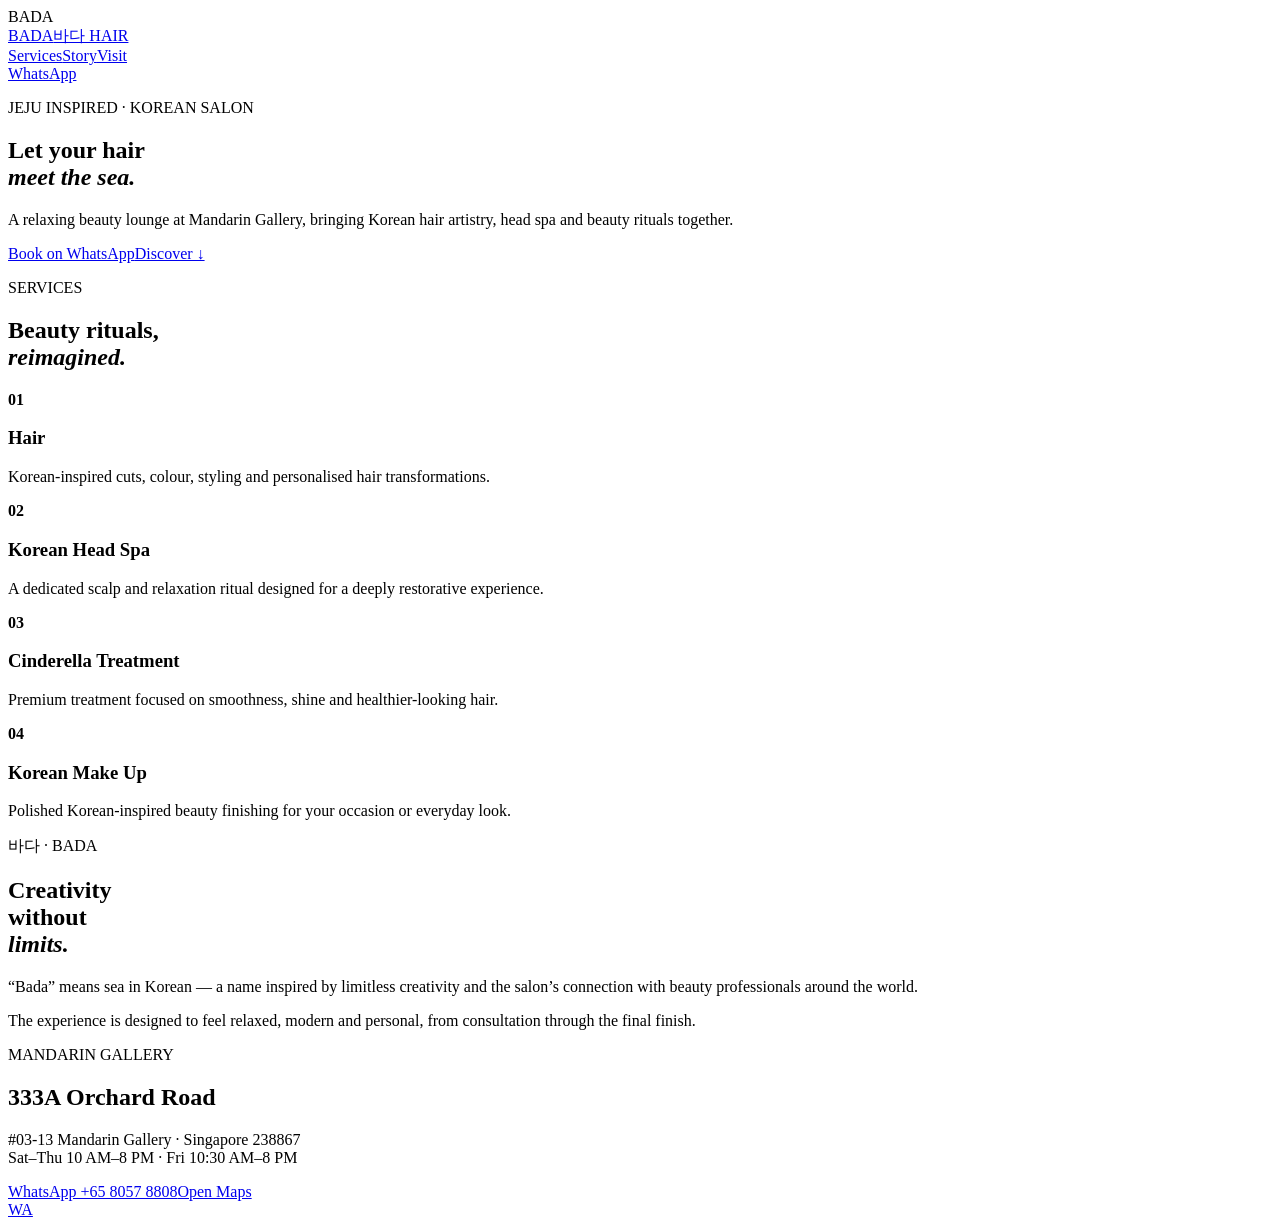
==== index.html @ 913002f4 "Build Salon 2 website — Bada Hair" ====
<!doctype html><html lang="en"><head><meta charset="utf-8"><meta name="viewport" content="width=device-width,initial-scale=1"><title>Bada Hair — Jeju Inspired Korean Salon</title><link rel="stylesheet" href="style.css"></head><body><div id="loader"><span>BADA</span></div><header><a class="logo" href="#home">BADA<span>바다 HAIR</span></a><nav><a href="#services">Services</a><a href="#story">Story</a><a href="#visit">Visit</a></nav><a class="navcta" href="https://wa.me/6580578808">WhatsApp</a></header><main><section id="home" class="hero"><div class="orb"></div><p class="eyebrow">JEJU INSPIRED · KOREAN SALON</p><h1>Let your hair<br><i>meet the sea.</i></h1><p class="lead">A relaxing beauty lounge at Mandarin Gallery, bringing Korean hair artistry, head spa and beauty rituals together.</p><div class="actions"><a class="btn" href="https://wa.me/6580578808?text=Hi%20Bada%20Hair%2C%20I%27d%20like%20to%20book%20an%20appointment.">Book on WhatsApp</a><a class="ghost" href="#services">Discover ↓</a></div></section><section id="services" class="section"><p class="eyebrow">SERVICES</p><h2>Beauty rituals,<br><i>reimagined.</i></h2><div class="cards"><article><b>01</b><h3>Hair</h3><p>Korean-inspired cuts, colour, styling and personalised hair transformations.</p></article><article><b>02</b><h3>Korean Head Spa</h3><p>A dedicated scalp and relaxation ritual designed for a deeply restorative experience.</p></article><article><b>03</b><h3>Cinderella Treatment</h3><p>Premium treatment focused on smoothness, shine and healthier-looking hair.</p></article><article><b>04</b><h3>Korean Make Up</h3><p>Polished Korean-inspired beauty finishing for your occasion or everyday look.</p></article></div></section><section id="story" class="split"><div><p class="eyebrow">바다 · BADA</p><h2>Creativity<br>without<br><i>limits.</i></h2></div><div class="copy"><p>“Bada” means sea in Korean — a name inspired by limitless creativity and the salon’s connection with beauty professionals around the world.</p><p>The experience is designed to feel relaxed, modern and personal, from consultation through the final finish.</p></div></section><section id="visit" class="visit"><p class="eyebrow">MANDARIN GALLERY</p><h2>333A Orchard Road</h2><p>#03-13 Mandarin Gallery · Singapore 238867<br>Sat–Thu 10 AM–8 PM · Fri 10:30 AM–8 PM</p><div class="actions"><a class="btn" href="https://wa.me/6580578808">WhatsApp +65 8057 8808</a><a class="ghost" href="https://www.google.com/maps/search/?api=1&query=333A%20Orchard%20Road%20Singapore%20238867">Open Maps</a></div></section></main><a class="float" href="https://wa.me/6580578808">WA</a><script src="script.js"></script></body></html>
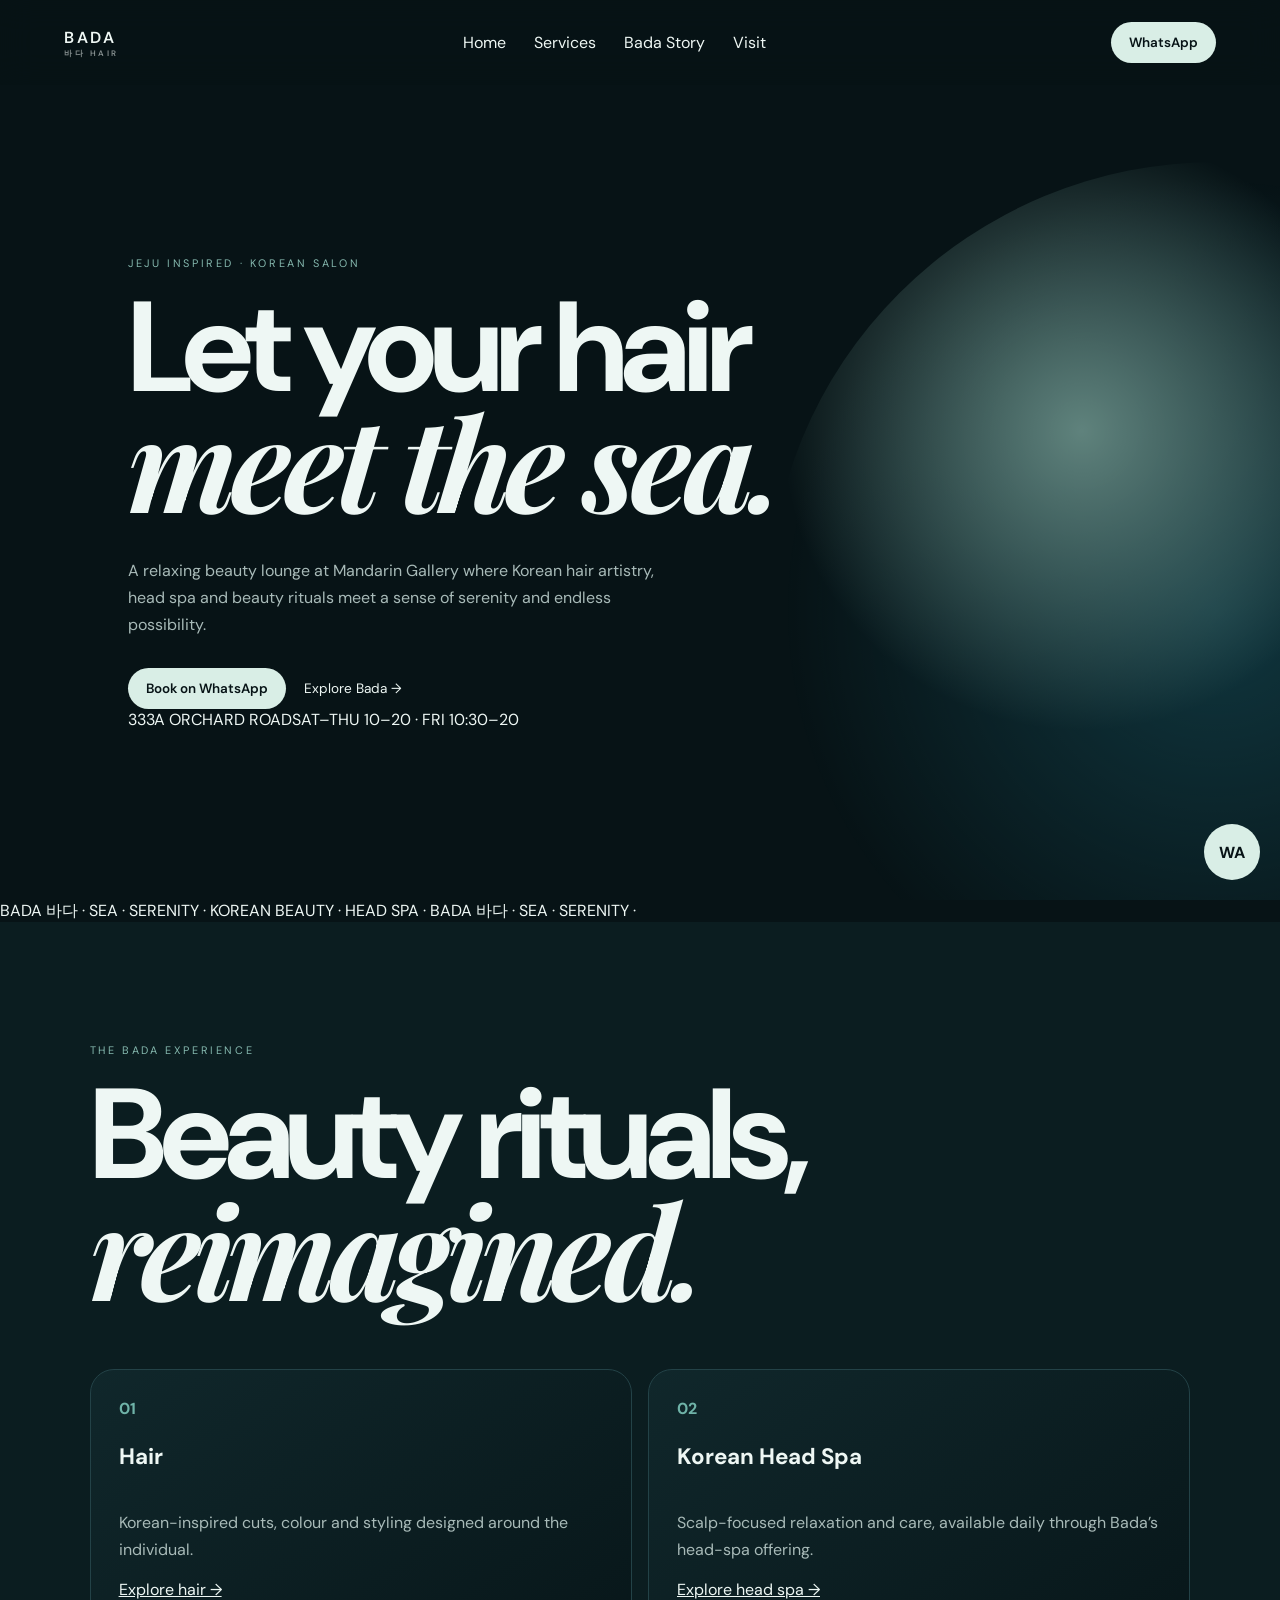
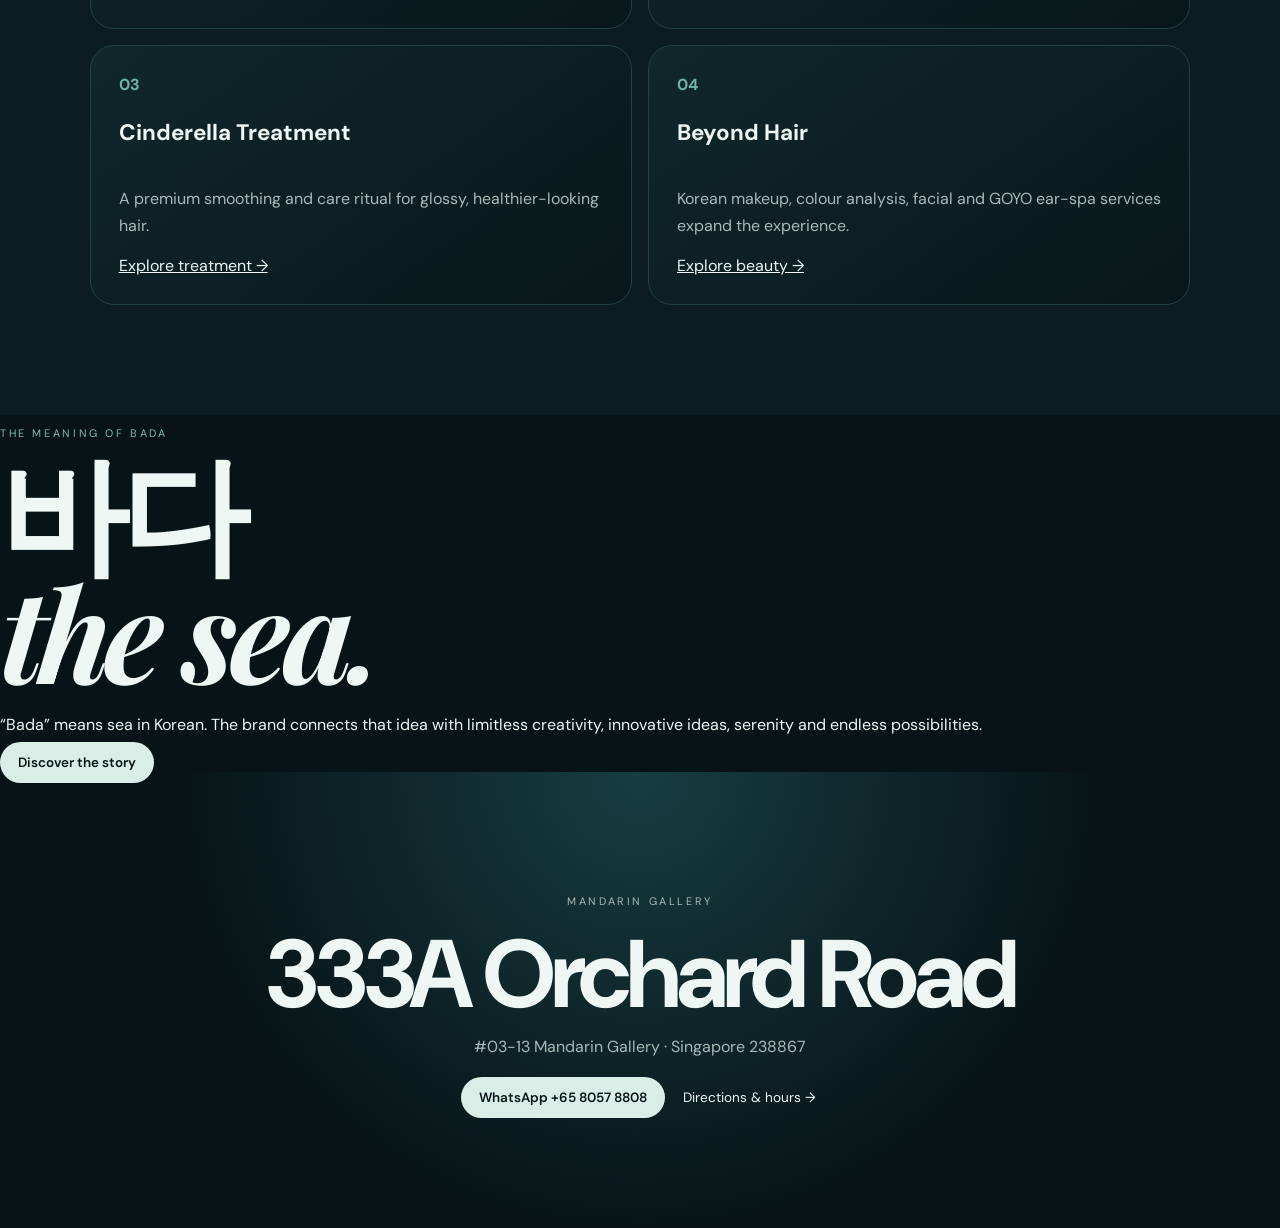
==== commit 185ec76d: "Upgrade Salon 2 homepage to multi-page premium experience" ====
--- a/index.html
+++ b/index.html
@@ -1 +1 @@
-<!doctype html><html lang="en"><head><meta charset="utf-8"><meta name="viewport" content="width=device-width,initial-scale=1"><title>Bada Hair — Jeju Inspired Korean Salon</title><link rel="stylesheet" href="style.css"></head><body><div id="loader"><span>BADA</span></div><header><a class="logo" href="#home">BADA<span>바다 HAIR</span></a><nav><a href="#services">Services</a><a href="#story">Story</a><a href="#visit">Visit</a></nav><a class="navcta" href="https://wa.me/6580578808">WhatsApp</a></header><main><section id="home" class="hero"><div class="orb"></div><p class="eyebrow">JEJU INSPIRED · KOREAN SALON</p><h1>Let your hair<br><i>meet the sea.</i></h1><p class="lead">A relaxing beauty lounge at Mandarin Gallery, bringing Korean hair artistry, head spa and beauty rituals together.</p><div class="actions"><a class="btn" href="https://wa.me/6580578808?text=Hi%20Bada%20Hair%2C%20I%27d%20like%20to%20book%20an%20appointment.">Book on WhatsApp</a><a class="ghost" href="#services">Discover ↓</a></div></section><section id="services" class="section"><p class="eyebrow">SERVICES</p><h2>Beauty rituals,<br><i>reimagined.</i></h2><div class="cards"><article><b>01</b><h3>Hair</h3><p>Korean-inspired cuts, colour, styling and personalised hair transformations.</p></article><article><b>02</b><h3>Korean Head Spa</h3><p>A dedicated scalp and relaxation ritual designed for a deeply restorative experience.</p></article><article><b>03</b><h3>Cinderella Treatment</h3><p>Premium treatment focused on smoothness, shine and healthier-looking hair.</p></article><article><b>04</b><h3>Korean Make Up</h3><p>Polished Korean-inspired beauty finishing for your occasion or everyday look.</p></article></div></section><section id="story" class="split"><div><p class="eyebrow">바다 · BADA</p><h2>Creativity<br>without<br><i>limits.</i></h2></div><div class="copy"><p>“Bada” means sea in Korean — a name inspired by limitless creativity and the salon’s connection with beauty professionals around the world.</p><p>The experience is designed to feel relaxed, modern and personal, from consultation through the final finish.</p></div></section><section id="visit" class="visit"><p class="eyebrow">MANDARIN GALLERY</p><h2>333A Orchard Road</h2><p>#03-13 Mandarin Gallery · Singapore 238867<br>Sat–Thu 10 AM–8 PM · Fri 10:30 AM–8 PM</p><div class="actions"><a class="btn" href="https://wa.me/6580578808">WhatsApp +65 8057 8808</a><a class="ghost" href="https://www.google.com/maps/search/?api=1&query=333A%20Orchard%20Road%20Singapore%20238867">Open Maps</a></div></section></main><a class="float" href="https://wa.me/6580578808">WA</a><script src="script.js"></script></body></html>+<!doctype html><html lang="en"><head><meta charset="utf-8"><meta name="viewport" content="width=device-width,initial-scale=1"><title>Bada Hair — Jeju Inspired Korean Salon</title><link rel="stylesheet" href="style.css"><link rel="stylesheet" href="site.css"></head><body><div id="loader"><span>BADA</span></div><header><a class="logo" href="index.html">BADA<span>바다 HAIR</span></a><nav><a href="index.html">Home</a><a href="services.html">Services</a><a href="experience.html">Bada Story</a><a href="contact.html">Visit</a></nav><a class="navcta" href="https://wa.me/6580578808">WhatsApp</a></header><main><section class="hero"><div class="orb"></div><p class="eyebrow">JEJU INSPIRED · KOREAN SALON</p><h1>Let your hair<br><i>meet the sea.</i></h1><p class="lead">A relaxing beauty lounge at Mandarin Gallery where Korean hair artistry, head spa and beauty rituals meet a sense of serenity and endless possibility.</p><div class="actions"><a class="btn magnetic" href="https://wa.me/6580578808?text=Hi%20Bada%20Hair%2C%20I%27d%20like%20to%20book%20an%20appointment.">Book on WhatsApp</a><a class="ghost" href="services.html">Explore Bada →</a></div><div class="hero-meta"><span>333A ORCHARD ROAD</span><span>SAT–THU 10–20 · FRI 10:30–20</span></div></section><section class="marquee"><div>BADA 바다 · SEA · SERENITY · KOREAN BEAUTY · HEAD SPA · BADA 바다 · SEA · SERENITY ·</div></section><section class="section reveal"><p class="eyebrow">THE BADA EXPERIENCE</p><h2>Beauty rituals,<br><i>reimagined.</i></h2><div class="cards"><article class="tilt"><b>01</b><h3>Hair</h3><p>Korean-inspired cuts, colour and styling designed around the individual.</p><a href="services.html#hair">Explore hair →</a></article><article class="tilt"><b>02</b><h3>Korean Head Spa</h3><p>Scalp-focused relaxation and care, available daily through Bada’s head-spa offering.</p><a href="services.html#headspa">Explore head spa →</a></article><article class="tilt"><b>03</b><h3>Cinderella Treatment</h3><p>A premium smoothing and care ritual for glossy, healthier-looking hair.</p><a href="services.html#cinderella">Explore treatment →</a></article><article class="tilt"><b>04</b><h3>Beyond Hair</h3><p>Korean makeup, colour analysis, facial and GOYO ear-spa services expand the experience.</p><a href="services.html#beauty">Explore beauty →</a></article></div></section><section class="feature reveal"><div><p class="eyebrow">THE MEANING OF BADA</p><h2>바다<br><i>the sea.</i></h2></div><div><p>“Bada” means sea in Korean. The brand connects that idea with limitless creativity, innovative ideas, serenity and endless possibilities.</p><a class="btn" href="experience.html">Discover the story</a></div></section><section class="visit reveal"><p class="eyebrow">MANDARIN GALLERY</p><h2>333A Orchard Road</h2><p>#03-13 Mandarin Gallery · Singapore 238867</p><div class="actions"><a class="btn" href="https://wa.me/6580578808">WhatsApp +65 8057 8808</a><a class="ghost" href="contact.html">Directions & hours →</a></div></section></main><a class="float" href="https://wa.me/6580578808">WA</a><script src="script.js"></script><script src="site.js"></script></body></html>
--- a/style.css
+++ b/style.css
@@ -0,0 +1 @@
+@import url('https://fonts.googleapis.com/css2?family=DM+Sans:wght@400;600&family=Playfair+Display:ital,wght@0,500;1,500&display=swap');*{box-sizing:border-box}html{scroll-behavior:smooth}body{margin:0;background:#071316;color:#eef7f4;font-family:'DM Sans',sans-serif}header{position:fixed;z-index:5;top:0;width:100%;display:flex;justify-content:space-between;align-items:center;padding:22px 5vw;background:#071316b8;backdrop-filter:blur(16px)}a{color:inherit}.logo{text-decoration:none;font-weight:600;letter-spacing:.16em}.logo span{display:block;font-size:.5rem;opacity:.55}nav{display:none;gap:28px}nav a{text-decoration:none}.navcta,.btn{background:#d9eee6;color:#071316;padding:12px 18px;border-radius:999px;text-decoration:none;font-weight:600;font-size:.84rem}.hero{min-height:100svh;padding:145px 7vw 70px;display:flex;flex-direction:column;justify-content:center;position:relative;overflow:hidden}.orb{position:absolute;width:70vw;height:70vw;right:-30%;top:18%;border-radius:50%;background:radial-gradient(circle at 35% 30%,#a8ded1,transparent 35%),radial-gradient(circle,#185461,transparent 68%);opacity:.55;animation:float 9s infinite ease-in-out}.eyebrow{font-size:.68rem;letter-spacing:.24em;color:#86b9af;margin-bottom:22px}.hero h1,h2{font-size:clamp(3rem,11vw,8rem);line-height:.88;letter-spacing:-.055em;margin:0;position:relative}.hero i,h2 i{font-family:'Playfair Display',serif}.lead{max-width:560px;color:#a8bab8;line-height:1.7;margin:30px 0}.actions{display:flex;gap:14px;flex-wrap:wrap;align-items:center;position:relative}.ghost{text-decoration:none;padding:12px 4px;font-size:.85rem}.section,.split,.visit{padding:110px 7vw}.section{background:#0b1d20}.section h2{margin-bottom:55px}.cards{display:grid;gap:16px}.cards article{min-height:245px;padding:28px;border:1px solid #234247;border-radius:24px;background:linear-gradient(145deg,#10272b,#08171a);display:flex;flex-direction:column;justify-content:space-between;transition:.45s}.cards article:hover{transform:translateY(-8px);border-color:#6aa89c}.cards b{color:#6fb3a8}.cards h3{font-size:1.4rem}.cards p,.copy p,.visit p{color:#a8bab8;line-height:1.7}.split{display:grid;gap:50px;align-items:center}.copy{max-width:560px}.copy p{font-size:1.1rem}.visit{text-align:center;background:radial-gradient(circle at 50% 0,#173d42,#071316 60%)}.visit h2{font-size:clamp(2.8rem,9vw,6rem)}.visit .actions{justify-content:center}.float{position:fixed;z-index:6;right:20px;bottom:20px;width:56px;height:56px;border-radius:50%;display:grid;place-items:center;background:#d9eee6;color:#071316;text-decoration:none;font-weight:700}#loader{position:fixed;inset:0;background:#071316;z-index:20;display:grid;place-items:center;transition:opacity .8s}#loader span{letter-spacing:.35em}@keyframes float{50%{transform:translate(-25px,25px) scale(1.05)}}@media(min-width:800px){nav{display:flex}.cards{grid-template-columns:repeat(2,1fr)}.split{grid-template-columns:1fr 1fr}.hero{padding-left:10vw}}
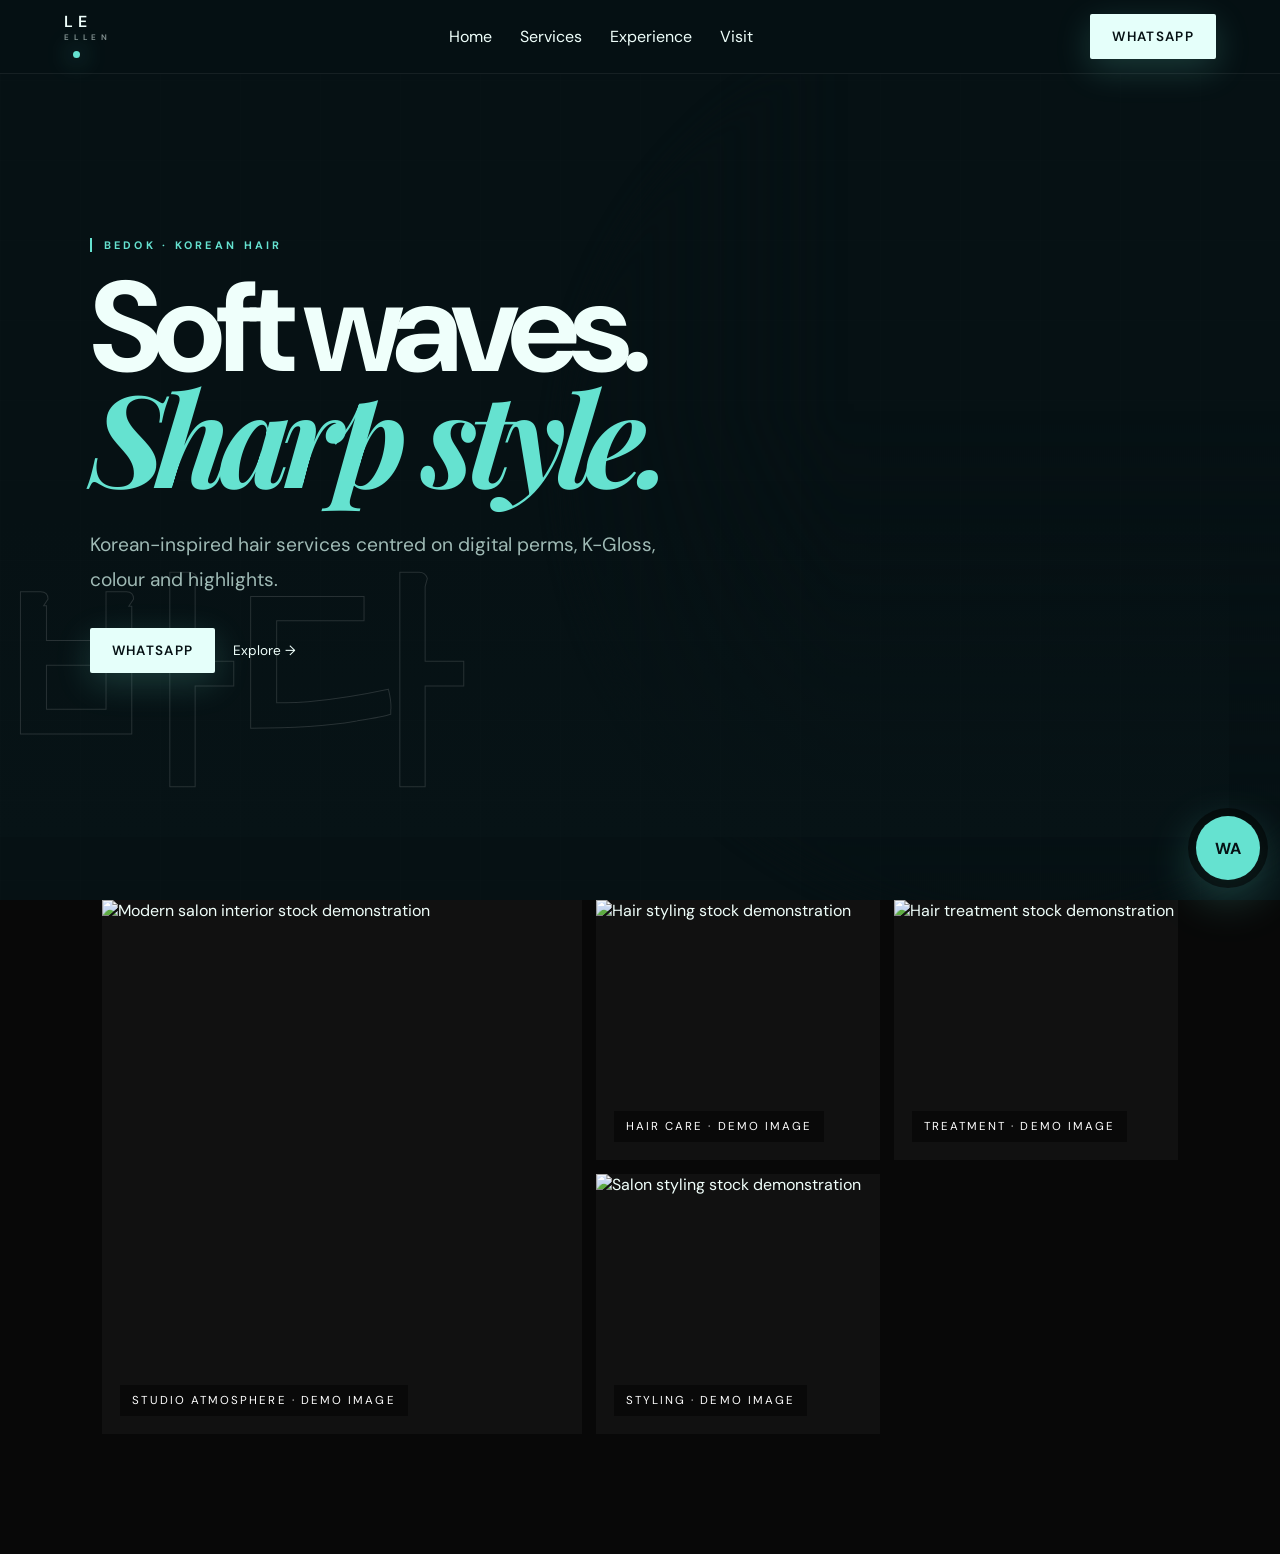
==== commit 8c94c745: "Replace Salon 2 demo with Le Ellen pitch build" ====
--- a/index.html
+++ b/index.html
@@ -1 +1 @@
-<!doctype html><html lang="en"><head><meta charset="utf-8"><meta name="viewport" content="width=device-width,initial-scale=1"><title>Bada Hair — Jeju Inspired Korean Salon</title><link rel="stylesheet" href="style.css"><link rel="stylesheet" href="site.css"></head><body><div id="loader"><span>BADA</span></div><header><a class="logo" href="index.html">BADA<span>바다 HAIR</span></a><nav><a href="index.html">Home</a><a href="services.html">Services</a><a href="experience.html">Bada Story</a><a href="contact.html">Visit</a></nav><a class="navcta" href="https://wa.me/6580578808">WhatsApp</a></header><main><section class="hero"><div class="orb"></div><p class="eyebrow">JEJU INSPIRED · KOREAN SALON</p><h1>Let your hair<br><i>meet the sea.</i></h1><p class="lead">A relaxing beauty lounge at Mandarin Gallery where Korean hair artistry, head spa and beauty rituals meet a sense of serenity and endless possibility.</p><div class="actions"><a class="btn magnetic" href="https://wa.me/6580578808?text=Hi%20Bada%20Hair%2C%20I%27d%20like%20to%20book%20an%20appointment.">Book on WhatsApp</a><a class="ghost" href="services.html">Explore Bada →</a></div><div class="hero-meta"><span>333A ORCHARD ROAD</span><span>SAT–THU 10–20 · FRI 10:30–20</span></div></section><section class="marquee"><div>BADA 바다 · SEA · SERENITY · KOREAN BEAUTY · HEAD SPA · BADA 바다 · SEA · SERENITY ·</div></section><section class="section reveal"><p class="eyebrow">THE BADA EXPERIENCE</p><h2>Beauty rituals,<br><i>reimagined.</i></h2><div class="cards"><article class="tilt"><b>01</b><h3>Hair</h3><p>Korean-inspired cuts, colour and styling designed around the individual.</p><a href="services.html#hair">Explore hair →</a></article><article class="tilt"><b>02</b><h3>Korean Head Spa</h3><p>Scalp-focused relaxation and care, available daily through Bada’s head-spa offering.</p><a href="services.html#headspa">Explore head spa →</a></article><article class="tilt"><b>03</b><h3>Cinderella Treatment</h3><p>A premium smoothing and care ritual for glossy, healthier-looking hair.</p><a href="services.html#cinderella">Explore treatment →</a></article><article class="tilt"><b>04</b><h3>Beyond Hair</h3><p>Korean makeup, colour analysis, facial and GOYO ear-spa services expand the experience.</p><a href="services.html#beauty">Explore beauty →</a></article></div></section><section class="feature reveal"><div><p class="eyebrow">THE MEANING OF BADA</p><h2>바다<br><i>the sea.</i></h2></div><div><p>“Bada” means sea in Korean. The brand connects that idea with limitless creativity, innovative ideas, serenity and endless possibilities.</p><a class="btn" href="experience.html">Discover the story</a></div></section><section class="visit reveal"><p class="eyebrow">MANDARIN GALLERY</p><h2>333A Orchard Road</h2><p>#03-13 Mandarin Gallery · Singapore 238867</p><div class="actions"><a class="btn" href="https://wa.me/6580578808">WhatsApp +65 8057 8808</a><a class="ghost" href="contact.html">Directions & hours →</a></div></section></main><a class="float" href="https://wa.me/6580578808">WA</a><script src="script.js"></script><script src="site.js"></script></body></html>+<!doctype html><html lang="en"><head><meta charset="utf-8"><meta name="viewport" content="width=device-width,initial-scale=1"><title>Le Ellen — Korean Hair Singapore</title><link rel="stylesheet" href="style.css"><link rel="stylesheet" href="site.css"></head><body><div id="loader"><span>LE ELLEN</span></div><header><a class="logo" href="index.html">LE<span>ELLEN</span></a><nav><a href="index.html">Home</a><a href="services.html">Services</a><a href="experience.html">Experience</a><a href="contact.html">Visit</a></nav><a class="navcta" href="https://wa.me/6597366047">WhatsApp</a></header><main><section class="hero"><p class="eyebrow">BEDOK · KOREAN HAIR</p><h1>Soft waves.<br><i>Sharp style.</i></h1><p class="lead">Korean-inspired hair services centred on digital perms, K-Gloss, colour and highlights.</p><div class="actions"><a class="btn" href="https://wa.me/6597366047?text=Hi%20Le%20Ellen%2C%20I%20would%20like%20to%20enquire%20about%20your%20hair%20services.">WhatsApp</a><a class="ghost" href="services.html">Explore →</a></div></section></main><a class="float" href="https://wa.me/6597366047">WA</a><script src="script.js"></script><script src="site.js"></script><script src="pitch-v5-loader.js"></script></body></html>
--- a/site.css
+++ b/site.css
@@ -0,0 +1 @@
+:root{--a:#6fe0cf;--s:#dffaf5;--bg:#071316;--p:#0d2427;--ink:#eefcf9;--line:color-mix(in srgb,var(--a) 25%,transparent)}html{scroll-behavior:smooth}body{background:radial-gradient(circle at 80% 0,color-mix(in srgb,var(--a) 20%,transparent),transparent 35%),var(--bg)!important;color:var(--ink)!important}body:before{content:"";position:fixed;inset:0;pointer-events:none;z-index:1;opacity:.06;background-image:linear-gradient(#fff2 1px,transparent 1px),linear-gradient(90deg,#fff2 1px,transparent 1px);background-size:80px 80px}header{z-index:60!important;border-bottom:1px solid #fff1;padding:16px 5vw!important;transition:.35s}header.scrolled{background:#000c!important;backdrop-filter:blur(22px);box-shadow:0 10px 40px #0006}.logo{letter-spacing:.22em}.logo:after{content:"";display:inline-block;width:7px;height:7px;margin-left:9px;border-radius:50%;background:var(--a);box-shadow:0 0 18px var(--a)}nav a{position:relative}nav a:after{content:"";position:absolute;left:0;right:0;bottom:-7px;height:1px;background:var(--a);transform:scaleX(0);transition:.3s}nav a:hover:after{transform:scaleX(1)}.navcta,.btn{background:var(--s)!important;color:#111!important;box-shadow:0 10px 35px color-mix(in srgb,var(--a) 20%,transparent)!important;transition:.3s}.navcta:hover,.btn:hover{transform:translateY(-3px);box-shadow:0 18px 55px color-mix(in srgb,var(--a) 35%,transparent)!important}.hero{min-height:100svh;padding-top:180px!important;isolation:isolate;overflow:hidden}.hero:before{content:"";position:absolute;width:72vw;height:72vw;right:-30%;top:8%;border-radius:50%;background:radial-gradient(circle at 35% 35%,color-mix(in srgb,var(--a) 48%,transparent),transparent 18%),radial-gradient(circle,color-mix(in srgb,var(--a) 20%,transparent),transparent 65%);filter:blur(12px);animation:hfloat 11s ease-in-out infinite;z-index:-1}.hero:after{content:"";position:absolute;inset:auto 0 0;height:35%;background:linear-gradient(transparent,var(--bg));z-index:-1}.hero h1{font-size:clamp(4rem,12vw,11rem)!important;max-width:1100px}.hero h1 i,.page-hero h1 i{color:var(--a)}.eyebrow{color:var(--a)!important;font-weight:700}.lead{font-size:clamp(1rem,1.5vw,1.25rem)!important;max-width:650px!important}.hero-meta{border-top:1px solid var(--line);padding-top:20px}.marquee{background:var(--p)!important;border-color:var(--line)!important}.marquee div{color:var(--a)!important;font-weight:700}.section{position:relative;background:linear-gradient(var(--bg),var(--p))!important;overflow:hidden}.section:before{content:"01";position:absolute;right:5vw;top:40px;font-size:16vw;font-weight:900;color:transparent;-webkit-text-stroke:1px color-mix(in srgb,var(--a) 18%,transparent)}.cards{grid-template-columns:repeat(3,minmax(0,1fr))!important;gap:20px!important}.cards article{position:relative;min-height:430px!important;overflow:hidden;border:1px solid var(--line)!important;border-radius:30px!important;background:var(--p)!important;box-shadow:0 20px 70px #0005;transition:.55s}.cards article:before{content:"";position:absolute;inset:0;background-size:cover;background-position:center;opacity:.32;transition:.8s}.cards article:nth-child(1):before{background-image:url('https://images.unsplash.com/photo-1522337360788-8b13dee7a37e?auto=format&fit=crop&w=1200&q=85')}.cards article:nth-child(2):before{background-image:url('https://images.unsplash.com/photo-1560066984-138dadb4c035?auto=format&fit=crop&w=1200&q=85')}.cards article:nth-child(3):before{background-image:url('https://images.unsplash.com/photo-1521590832167-7bcbfaa6381f?auto=format&fit=crop&w=1200&q=85')}.cards article:after{content:"";position:absolute;inset:0;background:linear-gradient(180deg,transparent 10%,var(--p) 78%)}.cards article>*{position:relative;z-index:2}.cards article:hover{transform:translateY(-12px);border-color:color-mix(in srgb,var(--a) 65%,transparent)!important;box-shadow:0 35px 95px #0008}.cards article:hover:before{transform:scale(1.08);opacity:.5}.cards h3{font-size:clamp(1.5rem,2vw,2rem)!important}.cards a{color:var(--a)!important;font-weight:700}.feature{position:relative;overflow:hidden;background:radial-gradient(circle at 85% 30%,color-mix(in srgb,var(--a) 25%,transparent),transparent 38%),var(--p)!important;border-block:1px solid var(--line);min-height:520px}.feature:before{content:"";position:absolute;right:-10vw;top:-15vw;width:48vw;height:48vw;border:1px solid color-mix(in srgb,var(--a) 35%,transparent);border-radius:50%;animation:spin 30s linear infinite}.visit{position:relative;overflow:hidden;background:linear-gradient(135deg,var(--p),var(--bg))!important;border-top:1px solid var(--line)}.visit:before{content:"";position:absolute;width:320px;height:320px;right:-100px;bottom:-120px;border-radius:50%;background:var(--a);filter:blur(120px);opacity:.16}.page{padding-top:170px!important}.page-hero{position:relative;max-width:1050px}.page-hero:after{content:"";position:absolute;right:-5vw;top:0;width:180px;height:180px;border:1px solid var(--line);border-radius:50%}.page-hero h1{font-size:clamp(4rem,12vw,10rem)!important}.service-list{max-width:1200px!important}.service-row{position:relative;padding:42px 0!important;border-color:var(--line)!important;transition:.4s}.service-row:before{content:"";position:absolute;inset:0 -5vw;background:linear-gradient(90deg,color-mix(in srgb,var(--a) 9%,transparent),transparent 65%);opacity:0;transition:.35s;pointer-events:none}.service-row:hover{padding-left:20px!important}.service-row:hover:before{opacity:1}.service-row h2{font-size:clamp(2rem,4vw,4rem)!important}.service-row strong{color:var(--a);font-size:.7rem;letter-spacing:.16em;text-transform:uppercase}.contact-grid{gap:18px!important}.contact-card{position:relative;min-height:240px;padding:34px!important;border-color:var(--line)!important;background:linear-gradient(145deg,var(--p),#0006)!important;border-radius:28px!important;overflow:hidden;transition:.4s}.contact-card:hover{transform:translateY(-7px);border-color:color-mix(in srgb,var(--a) 60%,transparent)!important}.big-link{color:var(--ink);text-decoration:none}.big-link:hover{color:var(--a)}.page-nav a{border-color:var(--line)!important;transition:.3s}.page-nav a:hover{background:var(--s)!important;color:#111!important;transform:translateY(-3px)}.map-block iframe{filter:saturate(.75) contrast(1.05);border-color:var(--line)!important;box-shadow:0 25px 80px #0006}.float{width:62px!important;height:62px!important;background:var(--a)!important;color:#111!important;box-shadow:0 15px 45px color-mix(in srgb,var(--a) 35%,transparent)!important}.float:hover{transform:scale(1.08)}#loader{background:var(--bg)!important;z-index:200!important}#loader:before{content:"";position:absolute;width:45vw;height:45vw;border:1px solid color-mix(in srgb,var(--a) 45%,transparent);border-radius:50%;animation:pulse 2.2s ease-in-out infinite}#loader .loader-mark{position:relative;display:grid;place-items:center;text-align:center;gap:12px}#loader strong{font-size:clamp(2.4rem,8vw,7rem)!important;color:var(--ink)}#loader span{color:var(--a)!important}#loader.is-hidden{opacity:0;pointer-events:none}body.is-loading{overflow:hidden!important}.reveal{opacity:0;transform:translateY(50px) scale(.98)!important;transition:.9s cubic-bezier(.2,.75,.2,1)!important}.reveal.visible{opacity:1;transform:none!important}#scroll-progress{position:fixed;z-index:150;top:0;left:0;height:2px;width:0;background:var(--a);box-shadow:0 0 16px var(--a)}@keyframes hfloat{50%{transform:translate3d(-30px,25px,0) scale(1.08)}}@keyframes spin{to{transform:rotate(360deg)}}@keyframes pulse{50%{transform:scale(1.08);opacity:.35}}@media(min-width:800px){.hero{padding-left:10vw!important;padding-right:8vw!important}.section,.feature,.visit{padding-left:10vw!important;padding-right:10vw!important}.service-row{grid-template-columns:70px 1fr 150px!important}.contact-grid{grid-template-columns:repeat(2,minmax(0,1fr))!important}}@media(max-width:799px){header{padding-left:18px!important;padding-right:18px!important}header nav{display:flex!important;position:fixed;left:10px;right:10px;bottom:10px;z-index:90;padding:9px 8px;background:#080808e8;backdrop-filter:blur(22px);border:1px solid var(--line);border-radius:18px;justify-content:space-around;gap:4px;box-shadow:0 15px 50px #0008}header nav a{font-size:.65rem;padding:8px 7px}header .navcta,header .cta{padding:10px 12px;font-size:.7rem}.hero{padding-left:6vw!important;padding-right:6vw!important}.hero h1{font-size:clamp(3.3rem,17vw,6rem)!important}.cards{grid-template-columns:1fr!important}.cards article{min-height:390px!important}.section,.feature,.visit{padding:90px 6vw!important}.page{padding:130px 6vw 110px!important}.page-hero h1{font-size:clamp(3.4rem,17vw,6.5rem)!important}.service-row{grid-template-columns:34px 1fr!important}.service-row strong{grid-column:2;margin-top:10px}.contact-grid{grid-template-columns:1fr!important}.map-block iframe{height:72vw!important;min-height:300px}.float{bottom:78px!important;right:16px!important}.hero:before{width:110vw;height:110vw;right:-50%;top:20%}}
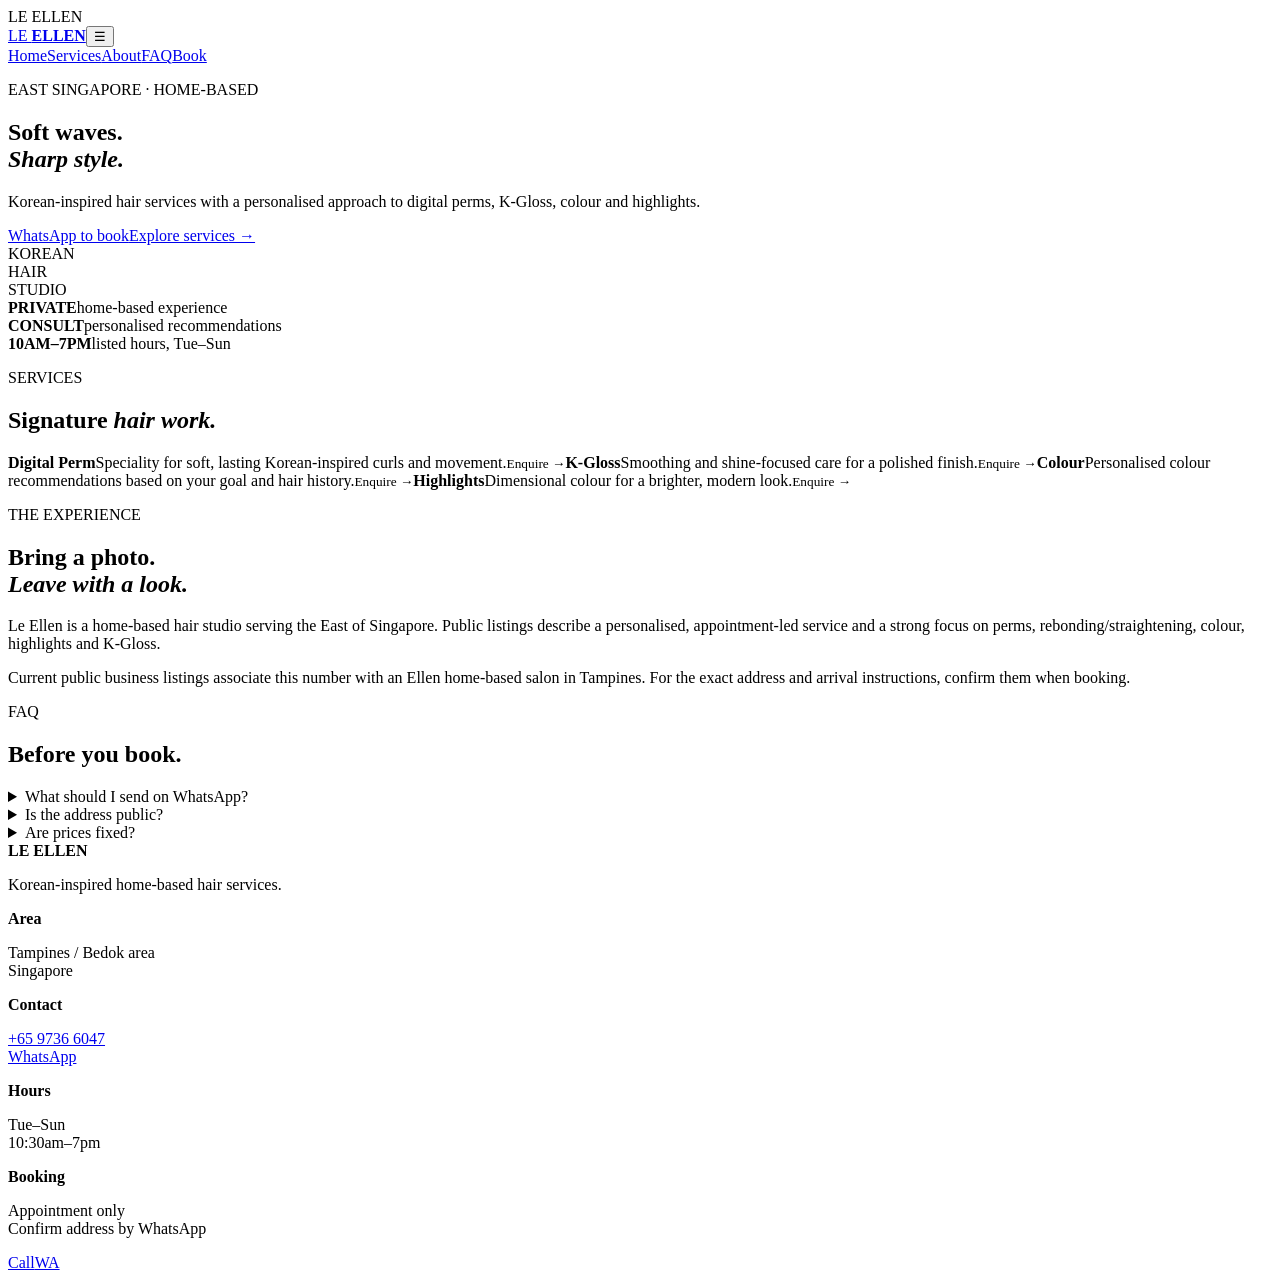
==== commit ae70e441: "Rebuild Le Ellen website" ====
--- a/index.html
+++ b/index.html
@@ -1 +1 @@
-<!doctype html><html lang="en"><head><meta charset="utf-8"><meta name="viewport" content="width=device-width,initial-scale=1"><title>Le Ellen — Korean Hair Singapore</title><link rel="stylesheet" href="style.css"><link rel="stylesheet" href="site.css"></head><body><div id="loader"><span>LE ELLEN</span></div><header><a class="logo" href="index.html">LE<span>ELLEN</span></a><nav><a href="index.html">Home</a><a href="services.html">Services</a><a href="experience.html">Experience</a><a href="contact.html">Visit</a></nav><a class="navcta" href="https://wa.me/6597366047">WhatsApp</a></header><main><section class="hero"><p class="eyebrow">BEDOK · KOREAN HAIR</p><h1>Soft waves.<br><i>Sharp style.</i></h1><p class="lead">Korean-inspired hair services centred on digital perms, K-Gloss, colour and highlights.</p><div class="actions"><a class="btn" href="https://wa.me/6597366047?text=Hi%20Le%20Ellen%2C%20I%20would%20like%20to%20enquire%20about%20your%20hair%20services.">WhatsApp</a><a class="ghost" href="services.html">Explore →</a></div></section></main><a class="float" href="https://wa.me/6597366047">WA</a><script src="script.js"></script><script src="site.js"></script><script src="pitch-v5-loader.js"></script></body></html>+<!doctype html><html lang="en"><head><meta charset="utf-8"><meta name="viewport" content="width=device-width,initial-scale=1"><meta name="description" content="Le Ellen — Korean-inspired home-based hair services in Singapore."><title>Le Ellen | Korean Hair Singapore</title><link rel="stylesheet" href="https://raw.githubusercontent.com/my-business-page/Salon-1/main/premium.css"></head><body><div class="loader"><span>LE ELLEN</span></div><header class="site-header"><a class="brand" href="#home">LE <b>ELLEN</b></a><button class="menu">☰</button><nav><a href="#home">Home</a><a href="#services">Services</a><a href="#about">About</a><a href="#faq">FAQ</a><a class="nav-cta" href="https://wa.me/6597366047">Book</a></nav></header><main id="home"><section class="hero"><div><p class="eyebrow">EAST SINGAPORE · HOME-BASED</p><h1>Soft waves.<br><em>Sharp style.</em></h1><p class="lead">Korean-inspired hair services with a personalised approach to digital perms, K-Gloss, colour and highlights.</p><div class="actions"><a class="btn" href="https://wa.me/6597366047?text=Hi%20Le%20Ellen%2C%20I%20would%20like%20to%20book%20an%20appointment.">WhatsApp to book</a><a class="text-link" href="#services">Explore services →</a></div></div><div class="orb"><span>KOREAN<br>HAIR<br>STUDIO</span></div></section><section class="trust"><div><b>PRIVATE</b><span>home-based experience</span></div><div><b>CONSULT</b><span>personalised recommendations</span></div><div><b>10AM–7PM</b><span>listed hours, Tue–Sun</span></div></section><section class="section" id="services"><p class="eyebrow">SERVICES</p><h2>Signature <em>hair work.</em></h2><div class="cards"><a><b>Digital Perm</b><span>Speciality for soft, lasting Korean-inspired curls and movement.</span><small>Enquire →</small></a><a><b>K-Gloss</b><span>Smoothing and shine-focused care for a polished finish.</span><small>Enquire →</small></a><a><b>Colour</b><span>Personalised colour recommendations based on your goal and hair history.</span><small>Enquire →</small></a><a><b>Highlights</b><span>Dimensional colour for a brighter, modern look.</span><small>Enquire →</small></a></div></section><section class="split" id="about"><div><p class="eyebrow">THE EXPERIENCE</p><h2>Bring a photo.<br><em>Leave with a look.</em></h2></div><div><p>Le Ellen is a home-based hair studio serving the East of Singapore. Public listings describe a personalised, appointment-led service and a strong focus on perms, rebonding/straightening, colour, highlights and K-Gloss.</p><p>Current public business listings associate this number with an Ellen home-based salon in Tampines. For the exact address and arrival instructions, confirm them when booking.</p></div></section><section class="section faq" id="faq"><p class="eyebrow">FAQ</p><h2>Before you book.</h2><details><summary>What should I send on WhatsApp?</summary><p>Send your desired service, hair length, current hair condition and a reference photo if possible.</p></details><details><summary>Is the address public?</summary><p>The salon is home-based. Confirm the exact unit and access instructions after your appointment is accepted.</p></details><details><summary>Are prices fixed?</summary><p>Ask for a current estimate. Chemical-service pricing can vary with hair length, density and previous treatments.</p></details></section></main><footer><div><strong>LE ELLEN</strong><p>Korean-inspired home-based hair services.</p></div><div><b>Area</b><p>Tampines / Bedok area<br>Singapore</p></div><div><b>Contact</b><p><a href="tel:+6597366047">+65 9736 6047</a><br><a href="https://wa.me/6597366047">WhatsApp</a></p></div><div><b>Hours</b><p>Tue–Sun<br>10:30am–7pm</p></div><div><b>Booking</b><p>Appointment only<br>Confirm address by WhatsApp</p></div></footer><div class="float"><a href="tel:+6597366047">Call</a><a href="https://wa.me/6597366047">WA</a></div><script src="https://raw.githubusercontent.com/my-business-page/Salon-1/main/premium.js"></script></body></html>
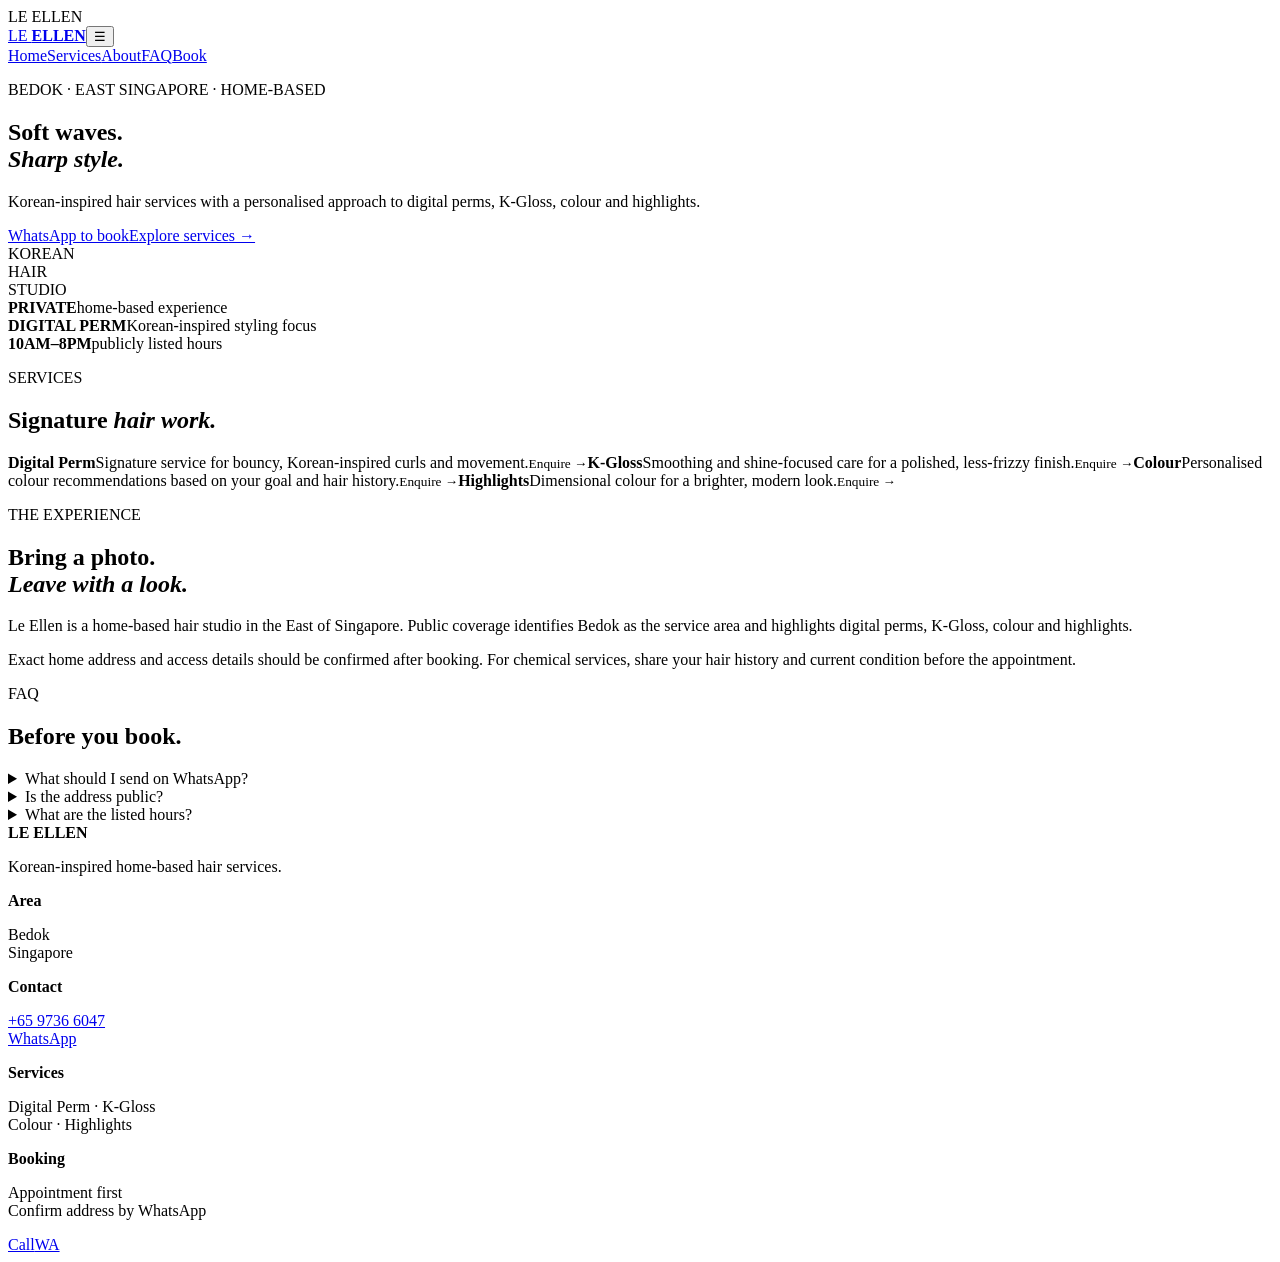
==== commit c1efd552: "Final factual and UX refinement for Le Ellen" ====
--- a/index.html
+++ b/index.html
@@ -1 +1 @@
-<!doctype html><html lang="en"><head><meta charset="utf-8"><meta name="viewport" content="width=device-width,initial-scale=1"><meta name="description" content="Le Ellen — Korean-inspired home-based hair services in Singapore."><title>Le Ellen | Korean Hair Singapore</title><link rel="stylesheet" href="https://raw.githubusercontent.com/my-business-page/Salon-1/main/premium.css"></head><body><div class="loader"><span>LE ELLEN</span></div><header class="site-header"><a class="brand" href="#home">LE <b>ELLEN</b></a><button class="menu">☰</button><nav><a href="#home">Home</a><a href="#services">Services</a><a href="#about">About</a><a href="#faq">FAQ</a><a class="nav-cta" href="https://wa.me/6597366047">Book</a></nav></header><main id="home"><section class="hero"><div><p class="eyebrow">EAST SINGAPORE · HOME-BASED</p><h1>Soft waves.<br><em>Sharp style.</em></h1><p class="lead">Korean-inspired hair services with a personalised approach to digital perms, K-Gloss, colour and highlights.</p><div class="actions"><a class="btn" href="https://wa.me/6597366047?text=Hi%20Le%20Ellen%2C%20I%20would%20like%20to%20book%20an%20appointment.">WhatsApp to book</a><a class="text-link" href="#services">Explore services →</a></div></div><div class="orb"><span>KOREAN<br>HAIR<br>STUDIO</span></div></section><section class="trust"><div><b>PRIVATE</b><span>home-based experience</span></div><div><b>CONSULT</b><span>personalised recommendations</span></div><div><b>10AM–7PM</b><span>listed hours, Tue–Sun</span></div></section><section class="section" id="services"><p class="eyebrow">SERVICES</p><h2>Signature <em>hair work.</em></h2><div class="cards"><a><b>Digital Perm</b><span>Speciality for soft, lasting Korean-inspired curls and movement.</span><small>Enquire →</small></a><a><b>K-Gloss</b><span>Smoothing and shine-focused care for a polished finish.</span><small>Enquire →</small></a><a><b>Colour</b><span>Personalised colour recommendations based on your goal and hair history.</span><small>Enquire →</small></a><a><b>Highlights</b><span>Dimensional colour for a brighter, modern look.</span><small>Enquire →</small></a></div></section><section class="split" id="about"><div><p class="eyebrow">THE EXPERIENCE</p><h2>Bring a photo.<br><em>Leave with a look.</em></h2></div><div><p>Le Ellen is a home-based hair studio serving the East of Singapore. Public listings describe a personalised, appointment-led service and a strong focus on perms, rebonding/straightening, colour, highlights and K-Gloss.</p><p>Current public business listings associate this number with an Ellen home-based salon in Tampines. For the exact address and arrival instructions, confirm them when booking.</p></div></section><section class="section faq" id="faq"><p class="eyebrow">FAQ</p><h2>Before you book.</h2><details><summary>What should I send on WhatsApp?</summary><p>Send your desired service, hair length, current hair condition and a reference photo if possible.</p></details><details><summary>Is the address public?</summary><p>The salon is home-based. Confirm the exact unit and access instructions after your appointment is accepted.</p></details><details><summary>Are prices fixed?</summary><p>Ask for a current estimate. Chemical-service pricing can vary with hair length, density and previous treatments.</p></details></section></main><footer><div><strong>LE ELLEN</strong><p>Korean-inspired home-based hair services.</p></div><div><b>Area</b><p>Tampines / Bedok area<br>Singapore</p></div><div><b>Contact</b><p><a href="tel:+6597366047">+65 9736 6047</a><br><a href="https://wa.me/6597366047">WhatsApp</a></p></div><div><b>Hours</b><p>Tue–Sun<br>10:30am–7pm</p></div><div><b>Booking</b><p>Appointment only<br>Confirm address by WhatsApp</p></div></footer><div class="float"><a href="tel:+6597366047">Call</a><a href="https://wa.me/6597366047">WA</a></div><script src="https://raw.githubusercontent.com/my-business-page/Salon-1/main/premium.js"></script></body></html>+<!doctype html><html lang="en"><head><meta charset="utf-8"><meta name="viewport" content="width=device-width,initial-scale=1"><meta name="description" content="Le Ellen — Korean-inspired home-based hair services in Bedok, Singapore."><title>Le Ellen | Korean Hair Singapore</title><link rel="stylesheet" href="https://raw.githubusercontent.com/my-business-page/Salon-1/main/premium.css"></head><body><div class="loader"><span>LE ELLEN</span></div><header class="site-header"><a class="brand" href="#home">LE <b>ELLEN</b></a><button class="menu" aria-label="Open navigation" aria-expanded="false">☰</button><nav><a href="#home">Home</a><a href="#services">Services</a><a href="#about">About</a><a href="#faq">FAQ</a><a class="nav-cta" href="https://wa.me/6597366047">Book</a></nav></header><main id="home"><section class="hero"><div><p class="eyebrow">BEDOK · EAST SINGAPORE · HOME-BASED</p><h1>Soft waves.<br><em>Sharp style.</em></h1><p class="lead">Korean-inspired hair services with a personalised approach to digital perms, K-Gloss, colour and highlights.</p><div class="actions"><a class="btn" href="https://wa.me/6597366047?text=Hi%20Le%20Ellen%2C%20I%20would%20like%20to%20book%20an%20appointment.">WhatsApp to book</a><a class="text-link" href="#services">Explore services →</a></div></div><div class="orb"><span>KOREAN<br>HAIR<br>STUDIO</span></div></section><section class="trust"><div><b>PRIVATE</b><span>home-based experience</span></div><div><b>DIGITAL PERM</b><span>Korean-inspired styling focus</span></div><div><b>10AM–8PM</b><span>publicly listed hours</span></div></section><section class="section" id="services"><p class="eyebrow">SERVICES</p><h2>Signature <em>hair work.</em></h2><div class="cards"><a><b>Digital Perm</b><span>Signature service for bouncy, Korean-inspired curls and movement.</span><small>Enquire →</small></a><a><b>K-Gloss</b><span>Smoothing and shine-focused care for a polished, less-frizzy finish.</span><small>Enquire →</small></a><a><b>Colour</b><span>Personalised colour recommendations based on your goal and hair history.</span><small>Enquire →</small></a><a><b>Highlights</b><span>Dimensional colour for a brighter, modern look.</span><small>Enquire →</small></a></div></section><section class="split" id="about"><div><p class="eyebrow">THE EXPERIENCE</p><h2>Bring a photo.<br><em>Leave with a look.</em></h2></div><div><p>Le Ellen is a home-based hair studio in the East of Singapore. Public coverage identifies Bedok as the service area and highlights digital perms, K-Gloss, colour and highlights.</p><p>Exact home address and access details should be confirmed after booking. For chemical services, share your hair history and current condition before the appointment.</p></div></section><section class="section faq" id="faq"><p class="eyebrow">FAQ</p><h2>Before you book.</h2><details><summary>What should I send on WhatsApp?</summary><p>Send your desired service, hair length, current hair condition and a reference photo if possible.</p></details><details><summary>Is the address public?</summary><p>The salon is home-based in Bedok. Confirm the exact unit and arrival instructions after your appointment is accepted.</p></details><details><summary>What are the listed hours?</summary><p>Public coverage lists 10am–8pm. Confirm the current slot when booking.</p></details></section></main><footer><div><strong>LE ELLEN</strong><p>Korean-inspired home-based hair services.</p></div><div><b>Area</b><p>Bedok<br>Singapore</p></div><div><b>Contact</b><p><a href="tel:+6597366047">+65 9736 6047</a><br><a href="https://wa.me/6597366047">WhatsApp</a></p></div><div><b>Services</b><p>Digital Perm · K-Gloss<br>Colour · Highlights</p></div><div><b>Booking</b><p>Appointment first<br>Confirm address by WhatsApp</p></div></footer><div class="float"><a href="tel:+6597366047">Call</a><a href="https://wa.me/6597366047">WA</a></div><script src="https://raw.githubusercontent.com/my-business-page/Salon-1/main/premium.js"></script></body></html>
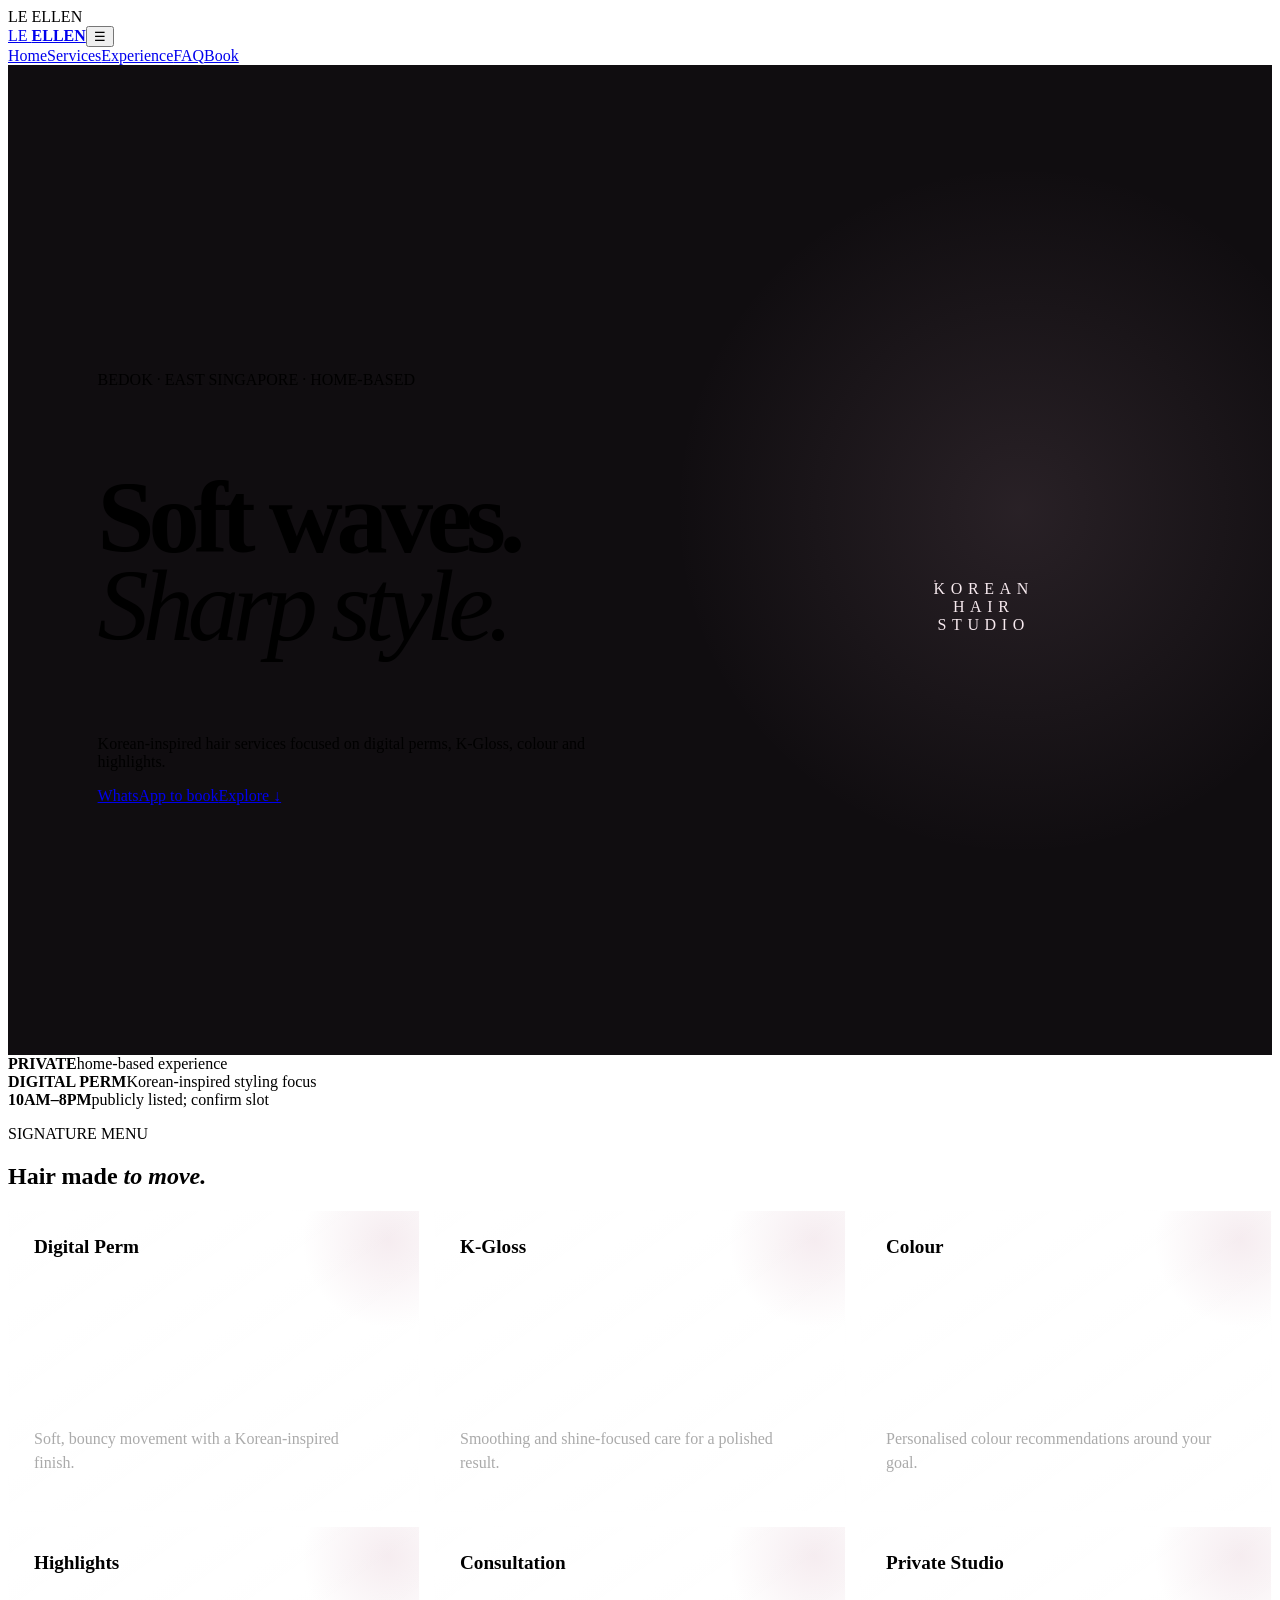
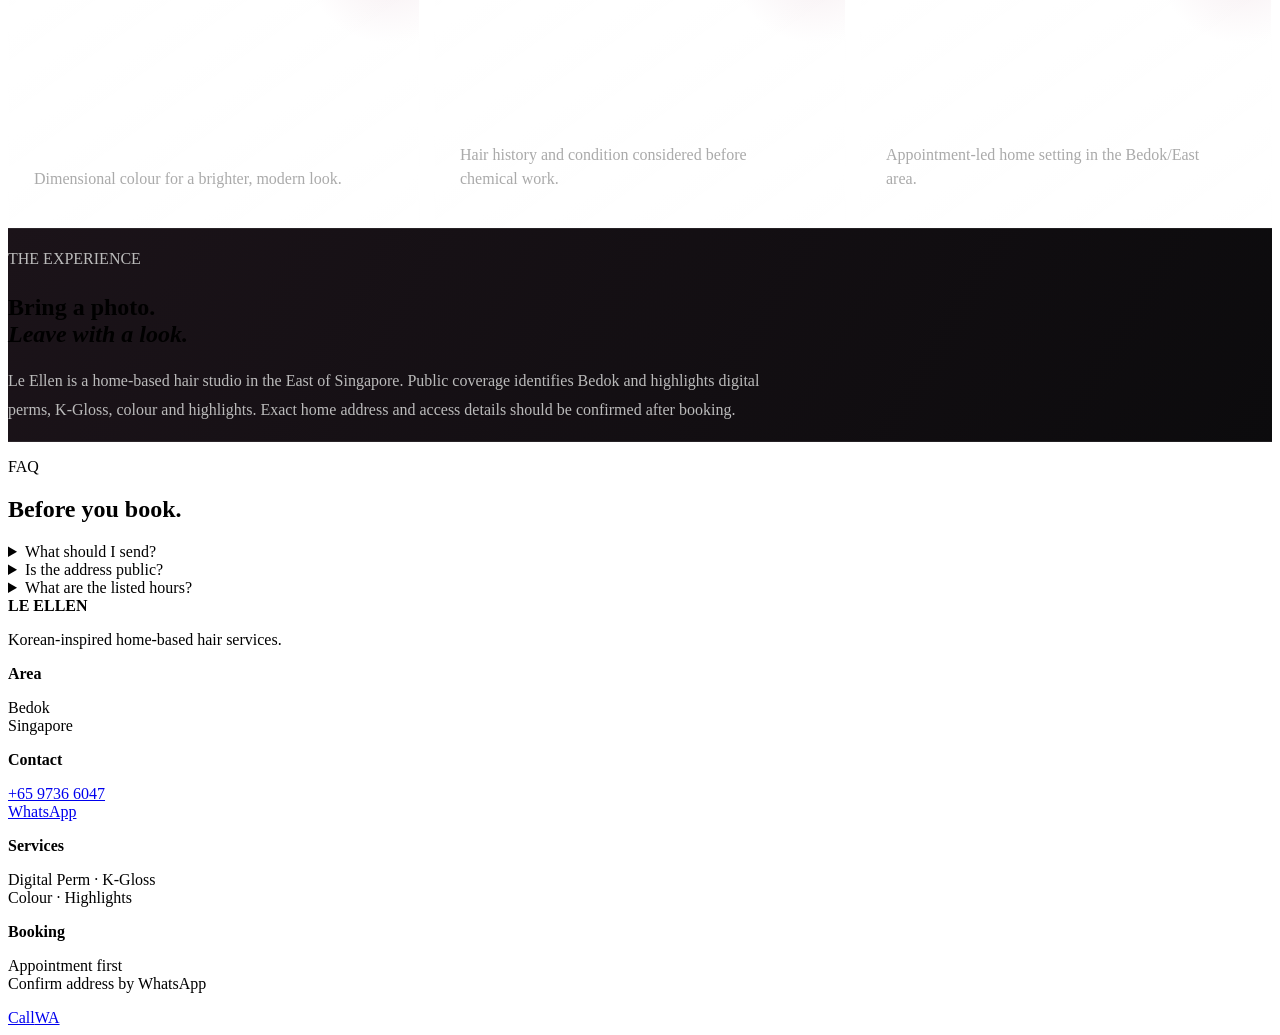
==== commit 27abbe01: "Rebuild Le Ellen homepage with responsive visuals and repeating scroll effects" ====
--- a/index.html
+++ b/index.html
@@ -1 +1 @@
-<!doctype html><html lang="en"><head><meta charset="utf-8"><meta name="viewport" content="width=device-width,initial-scale=1"><meta name="description" content="Le Ellen — Korean-inspired home-based hair services in Bedok, Singapore."><title>Le Ellen | Korean Hair Singapore</title><link rel="stylesheet" href="https://raw.githubusercontent.com/my-business-page/Salon-1/main/premium.css"></head><body><div class="loader"><span>LE ELLEN</span></div><header class="site-header"><a class="brand" href="#home">LE <b>ELLEN</b></a><button class="menu" aria-label="Open navigation" aria-expanded="false">☰</button><nav><a href="#home">Home</a><a href="#services">Services</a><a href="#about">About</a><a href="#faq">FAQ</a><a class="nav-cta" href="https://wa.me/6597366047">Book</a></nav></header><main id="home"><section class="hero"><div><p class="eyebrow">BEDOK · EAST SINGAPORE · HOME-BASED</p><h1>Soft waves.<br><em>Sharp style.</em></h1><p class="lead">Korean-inspired hair services with a personalised approach to digital perms, K-Gloss, colour and highlights.</p><div class="actions"><a class="btn" href="https://wa.me/6597366047?text=Hi%20Le%20Ellen%2C%20I%20would%20like%20to%20book%20an%20appointment.">WhatsApp to book</a><a class="text-link" href="#services">Explore services →</a></div></div><div class="orb"><span>KOREAN<br>HAIR<br>STUDIO</span></div></section><section class="trust"><div><b>PRIVATE</b><span>home-based experience</span></div><div><b>DIGITAL PERM</b><span>Korean-inspired styling focus</span></div><div><b>10AM–8PM</b><span>publicly listed hours</span></div></section><section class="section" id="services"><p class="eyebrow">SERVICES</p><h2>Signature <em>hair work.</em></h2><div class="cards"><a><b>Digital Perm</b><span>Signature service for bouncy, Korean-inspired curls and movement.</span><small>Enquire →</small></a><a><b>K-Gloss</b><span>Smoothing and shine-focused care for a polished, less-frizzy finish.</span><small>Enquire →</small></a><a><b>Colour</b><span>Personalised colour recommendations based on your goal and hair history.</span><small>Enquire →</small></a><a><b>Highlights</b><span>Dimensional colour for a brighter, modern look.</span><small>Enquire →</small></a></div></section><section class="split" id="about"><div><p class="eyebrow">THE EXPERIENCE</p><h2>Bring a photo.<br><em>Leave with a look.</em></h2></div><div><p>Le Ellen is a home-based hair studio in the East of Singapore. Public coverage identifies Bedok as the service area and highlights digital perms, K-Gloss, colour and highlights.</p><p>Exact home address and access details should be confirmed after booking. For chemical services, share your hair history and current condition before the appointment.</p></div></section><section class="section faq" id="faq"><p class="eyebrow">FAQ</p><h2>Before you book.</h2><details><summary>What should I send on WhatsApp?</summary><p>Send your desired service, hair length, current hair condition and a reference photo if possible.</p></details><details><summary>Is the address public?</summary><p>The salon is home-based in Bedok. Confirm the exact unit and arrival instructions after your appointment is accepted.</p></details><details><summary>What are the listed hours?</summary><p>Public coverage lists 10am–8pm. Confirm the current slot when booking.</p></details></section></main><footer><div><strong>LE ELLEN</strong><p>Korean-inspired home-based hair services.</p></div><div><b>Area</b><p>Bedok<br>Singapore</p></div><div><b>Contact</b><p><a href="tel:+6597366047">+65 9736 6047</a><br><a href="https://wa.me/6597366047">WhatsApp</a></p></div><div><b>Services</b><p>Digital Perm · K-Gloss<br>Colour · Highlights</p></div><div><b>Booking</b><p>Appointment first<br>Confirm address by WhatsApp</p></div></footer><div class="float"><a href="tel:+6597366047">Call</a><a href="https://wa.me/6597366047">WA</a></div><script src="https://raw.githubusercontent.com/my-business-page/Salon-1/main/premium.js"></script></body></html>+<!doctype html><html lang="en"><head><meta charset="utf-8"><meta name="viewport" content="width=device-width,initial-scale=1"><meta name="description" content="Le Ellen — Korean-inspired home-based hair services in Bedok, Singapore."><title>Le Ellen | Korean Hair Singapore</title><link rel="stylesheet" href="https://raw.githubusercontent.com/my-business-page/Salon-1/main/premium.css"><style>.visual{min-height:90vh;display:grid;grid-template-columns:1fr 1fr;align-items:center;gap:7vw;padding:110px 7vw 70px;background:radial-gradient(circle at 80% 45%,#c9a1b622,transparent 30%),#100d10;overflow:hidden}.visual h1{font-size:clamp(3.4rem,8vw,8rem);line-height:.86;letter-spacing:-.06em}.visual h1 em{font-family:Georgia,serif;font-weight:400}.art{aspect-ratio:1;max-width:510px;margin:auto;border-radius:42% 58% 54% 46%;background:radial-gradient(circle at 30% 25%,#f1d6df,#8f6071 16%,#392631 42%,#090709 72%);box-shadow:inset -40px -35px 70px #000,0 0 90px #d9b4c326;animation:float 7s ease-in-out infinite;position:relative}.art:before,.art:after{content:"";position:absolute;inset:-7%;border:1px solid #d9b4c355;border-radius:50%;transform:rotate(25deg);animation:spin 12s linear infinite}.art:after{inset:10%;border-style:dashed;animation-duration:17s}.art span{position:absolute;inset:0;display:grid;place-items:center;text-align:center;letter-spacing:.35em;color:#f6e9ee}.gallery{display:grid;grid-template-columns:repeat(3,1fr);gap:14px}.tile{min-height:250px;border:1px solid #ffffff18;background:linear-gradient(145deg,#ffffff0d,#ffffff02);position:relative;overflow:hidden;padding:25px}.tile:before{content:"";position:absolute;width:180px;height:180px;border-radius:50%;right:-60px;top:-60px;background:radial-gradient(circle,#d9b4c3,transparent 68%);opacity:.25;transition:.6s}.tile:hover:before{transform:scale(1.8)}.tile b{position:relative;font-size:1.2rem}.tile p{position:absolute;left:25px;bottom:20px;color:#aaa;max-width:80%;line-height:1.5}.cinematic{background:linear-gradient(120deg,#1b1319,#0c0b0d);border-block:1px solid #ffffff14}.cinematic p{max-width:760px;line-height:1.8;color:#bbb}.reveal{opacity:0;transform:translateY(42px);transition:opacity .75s,transform .75s}.reveal.visible{opacity:1;transform:none}.reveal.exit{opacity:0;transform:translateY(-35px)}@keyframes float{50%{transform:translateY(-13px) rotate(2deg)}}@keyframes spin{to{transform:rotate(385deg)}}@media(max-width:800px){.visual{grid-template-columns:1fr;padding:100px 22px 60px}.art{width:80vw}.gallery{grid-template-columns:1fr 1fr}}@media(max-width:520px){.gallery{grid-template-columns:1fr}.tile{min-height:190px}}</style></head><body><div class="loader"><span>LE ELLEN</span></div><header class="site-header"><a class="brand" href="#home">LE <b>ELLEN</b></a><button class="menu" aria-label="Open navigation">☰</button><nav><a href="#home">Home</a><a href="#services">Services</a><a href="#experience">Experience</a><a href="#faq">FAQ</a><a class="nav-cta" href="https://wa.me/6597366047">Book</a></nav></header><main id="home"><section class="visual"><div><p class="eyebrow">BEDOK · EAST SINGAPORE · HOME-BASED</p><h1>Soft waves.<br><em>Sharp style.</em></h1><p class="lead">Korean-inspired hair services focused on digital perms, K-Gloss, colour and highlights.</p><div class="actions"><a class="btn" href="https://wa.me/6597366047?text=Hi%20Le%20Ellen%2C%20I%20would%20like%20to%20book%20an%20appointment.">WhatsApp to book</a><a class="text-link" href="#services">Explore ↓</a></div></div><div class="art"><span>KOREAN<br>HAIR<br>STUDIO</span></div></section><section class="trust"><div><b>PRIVATE</b><span>home-based experience</span></div><div><b>DIGITAL PERM</b><span>Korean-inspired styling focus</span></div><div><b>10AM–8PM</b><span>publicly listed; confirm slot</span></div></section><section class="section" id="services"><p class="eyebrow">SIGNATURE MENU</p><h2>Hair made <em>to move.</em></h2><div class="gallery"><article class="tile"><b>Digital Perm</b><p>Soft, bouncy movement with a Korean-inspired finish.</p></article><article class="tile"><b>K-Gloss</b><p>Smoothing and shine-focused care for a polished result.</p></article><article class="tile"><b>Colour</b><p>Personalised colour recommendations around your goal.</p></article><article class="tile"><b>Highlights</b><p>Dimensional colour for a brighter, modern look.</p></article><article class="tile"><b>Consultation</b><p>Hair history and condition considered before chemical work.</p></article><article class="tile"><b>Private Studio</b><p>Appointment-led home setting in the Bedok/East area.</p></article></div></section><section class="section cinematic" id="experience"><p class="eyebrow">THE EXPERIENCE</p><h2>Bring a photo.<br><em>Leave with a look.</em></h2><p>Le Ellen is a home-based hair studio in the East of Singapore. Public coverage identifies Bedok and highlights digital perms, K-Gloss, colour and highlights. Exact home address and access details should be confirmed after booking.</p></section><section class="section faq" id="faq"><p class="eyebrow">FAQ</p><h2>Before you book.</h2><details><summary>What should I send?</summary><p>Desired service, hair length, current condition, previous chemical history and a reference photo.</p></details><details><summary>Is the address public?</summary><p>The studio is home-based in Bedok. Confirm the exact unit and arrival instructions after your appointment is accepted.</p></details><details><summary>What are the listed hours?</summary><p>Public coverage lists 10am–8pm. Confirm the current slot when booking.</p></details></section></main><footer><div><strong>LE ELLEN</strong><p>Korean-inspired home-based hair services.</p></div><div><b>Area</b><p>Bedok<br>Singapore</p></div><div><b>Contact</b><p><a href="tel:+6597366047">+65 9736 6047</a><br><a href="https://wa.me/6597366047">WhatsApp</a></p></div><div><b>Services</b><p>Digital Perm · K-Gloss<br>Colour · Highlights</p></div><div><b>Booking</b><p>Appointment first<br>Confirm address by WhatsApp</p></div></footer><div class="float"><a href="tel:+6597366047">Call</a><a href="https://wa.me/6597366047">WA</a></div><script src="https://raw.githubusercontent.com/my-business-page/Salon-1/main/premium.js"></script><script>document.querySelectorAll('main section,footer,.tile,.trust').forEach((e,i)=>{e.classList.add('reveal');e.style.transitionDelay=Math.min(i*35,250)+'ms'});const io=new IntersectionObserver(x=>x.forEach(e=>{e.target.classList.toggle('visible',e.isIntersecting);e.target.classList.toggle('exit',!e.isIntersecting&&e.boundingClientRect.top<innerHeight/2)}),{threshold:.12});document.querySelectorAll('.reveal').forEach(e=>io.observe(e));</script></body></html>
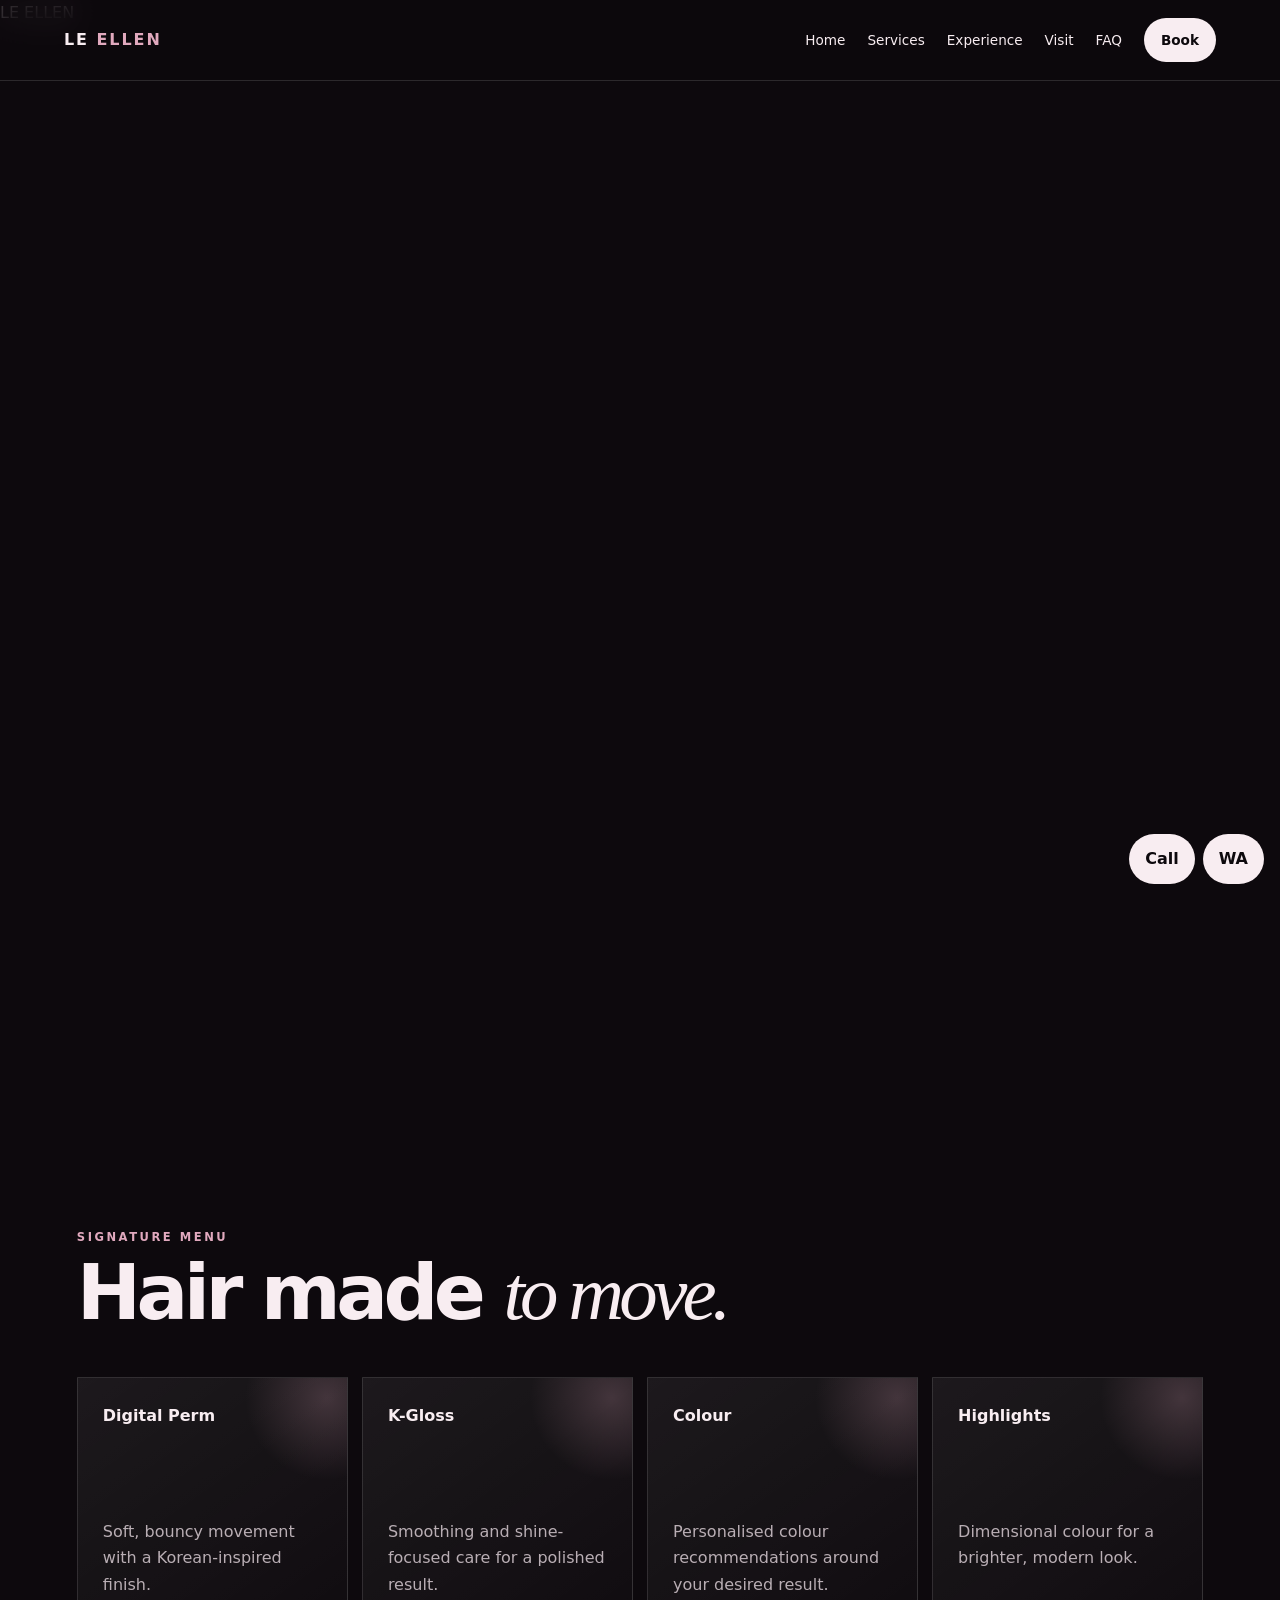
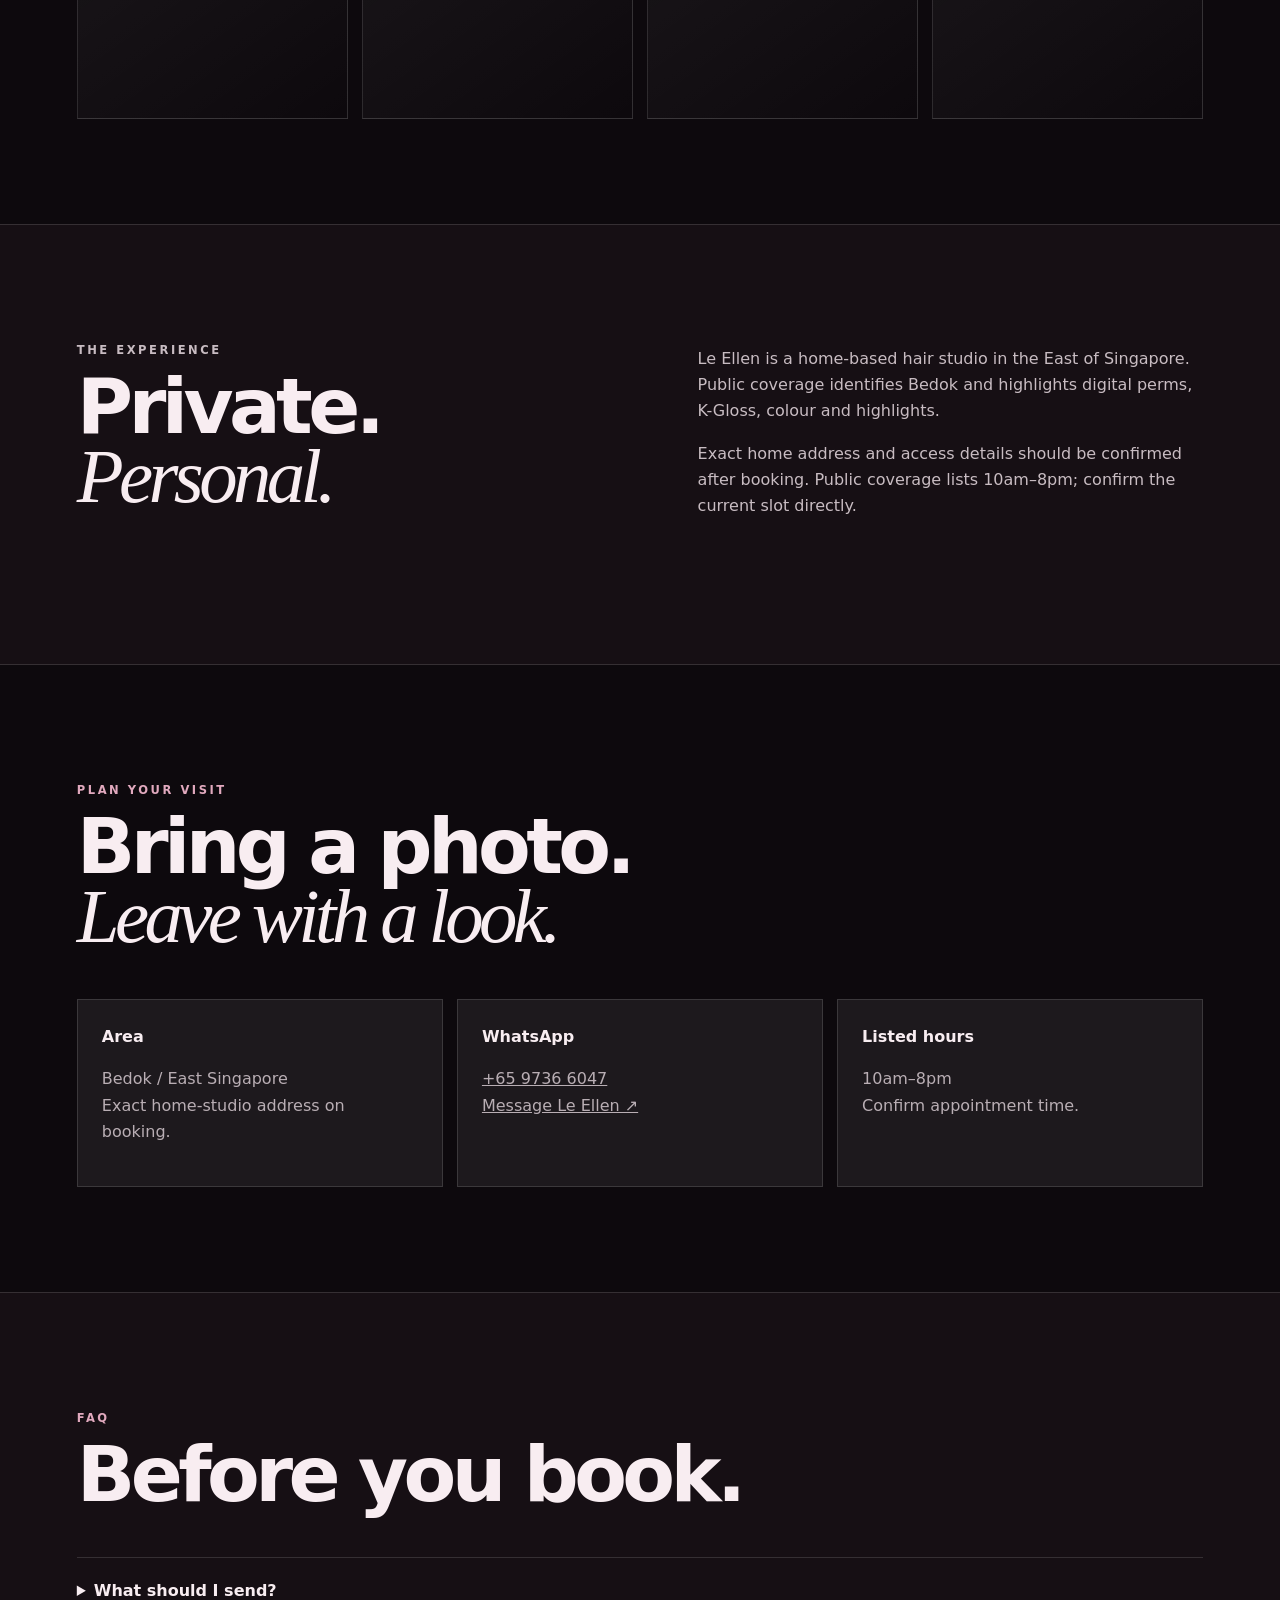
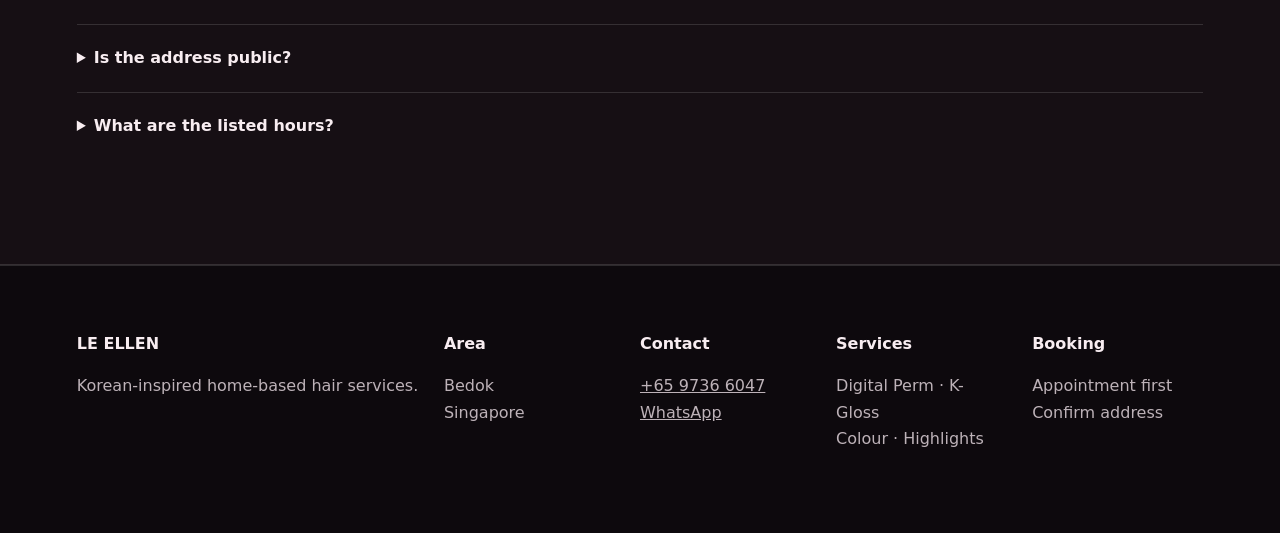
==== commit 79992db1: "High-grade standalone rebuild for Le Ellen" ====
--- a/index.html
+++ b/index.html
@@ -1 +1 @@
-<!doctype html><html lang="en"><head><meta charset="utf-8"><meta name="viewport" content="width=device-width,initial-scale=1"><meta name="description" content="Le Ellen — Korean-inspired home-based hair services in Bedok, Singapore."><title>Le Ellen | Korean Hair Singapore</title><link rel="stylesheet" href="https://raw.githubusercontent.com/my-business-page/Salon-1/main/premium.css"><style>.visual{min-height:90vh;display:grid;grid-template-columns:1fr 1fr;align-items:center;gap:7vw;padding:110px 7vw 70px;background:radial-gradient(circle at 80% 45%,#c9a1b622,transparent 30%),#100d10;overflow:hidden}.visual h1{font-size:clamp(3.4rem,8vw,8rem);line-height:.86;letter-spacing:-.06em}.visual h1 em{font-family:Georgia,serif;font-weight:400}.art{aspect-ratio:1;max-width:510px;margin:auto;border-radius:42% 58% 54% 46%;background:radial-gradient(circle at 30% 25%,#f1d6df,#8f6071 16%,#392631 42%,#090709 72%);box-shadow:inset -40px -35px 70px #000,0 0 90px #d9b4c326;animation:float 7s ease-in-out infinite;position:relative}.art:before,.art:after{content:"";position:absolute;inset:-7%;border:1px solid #d9b4c355;border-radius:50%;transform:rotate(25deg);animation:spin 12s linear infinite}.art:after{inset:10%;border-style:dashed;animation-duration:17s}.art span{position:absolute;inset:0;display:grid;place-items:center;text-align:center;letter-spacing:.35em;color:#f6e9ee}.gallery{display:grid;grid-template-columns:repeat(3,1fr);gap:14px}.tile{min-height:250px;border:1px solid #ffffff18;background:linear-gradient(145deg,#ffffff0d,#ffffff02);position:relative;overflow:hidden;padding:25px}.tile:before{content:"";position:absolute;width:180px;height:180px;border-radius:50%;right:-60px;top:-60px;background:radial-gradient(circle,#d9b4c3,transparent 68%);opacity:.25;transition:.6s}.tile:hover:before{transform:scale(1.8)}.tile b{position:relative;font-size:1.2rem}.tile p{position:absolute;left:25px;bottom:20px;color:#aaa;max-width:80%;line-height:1.5}.cinematic{background:linear-gradient(120deg,#1b1319,#0c0b0d);border-block:1px solid #ffffff14}.cinematic p{max-width:760px;line-height:1.8;color:#bbb}.reveal{opacity:0;transform:translateY(42px);transition:opacity .75s,transform .75s}.reveal.visible{opacity:1;transform:none}.reveal.exit{opacity:0;transform:translateY(-35px)}@keyframes float{50%{transform:translateY(-13px) rotate(2deg)}}@keyframes spin{to{transform:rotate(385deg)}}@media(max-width:800px){.visual{grid-template-columns:1fr;padding:100px 22px 60px}.art{width:80vw}.gallery{grid-template-columns:1fr 1fr}}@media(max-width:520px){.gallery{grid-template-columns:1fr}.tile{min-height:190px}}</style></head><body><div class="loader"><span>LE ELLEN</span></div><header class="site-header"><a class="brand" href="#home">LE <b>ELLEN</b></a><button class="menu" aria-label="Open navigation">☰</button><nav><a href="#home">Home</a><a href="#services">Services</a><a href="#experience">Experience</a><a href="#faq">FAQ</a><a class="nav-cta" href="https://wa.me/6597366047">Book</a></nav></header><main id="home"><section class="visual"><div><p class="eyebrow">BEDOK · EAST SINGAPORE · HOME-BASED</p><h1>Soft waves.<br><em>Sharp style.</em></h1><p class="lead">Korean-inspired hair services focused on digital perms, K-Gloss, colour and highlights.</p><div class="actions"><a class="btn" href="https://wa.me/6597366047?text=Hi%20Le%20Ellen%2C%20I%20would%20like%20to%20book%20an%20appointment.">WhatsApp to book</a><a class="text-link" href="#services">Explore ↓</a></div></div><div class="art"><span>KOREAN<br>HAIR<br>STUDIO</span></div></section><section class="trust"><div><b>PRIVATE</b><span>home-based experience</span></div><div><b>DIGITAL PERM</b><span>Korean-inspired styling focus</span></div><div><b>10AM–8PM</b><span>publicly listed; confirm slot</span></div></section><section class="section" id="services"><p class="eyebrow">SIGNATURE MENU</p><h2>Hair made <em>to move.</em></h2><div class="gallery"><article class="tile"><b>Digital Perm</b><p>Soft, bouncy movement with a Korean-inspired finish.</p></article><article class="tile"><b>K-Gloss</b><p>Smoothing and shine-focused care for a polished result.</p></article><article class="tile"><b>Colour</b><p>Personalised colour recommendations around your goal.</p></article><article class="tile"><b>Highlights</b><p>Dimensional colour for a brighter, modern look.</p></article><article class="tile"><b>Consultation</b><p>Hair history and condition considered before chemical work.</p></article><article class="tile"><b>Private Studio</b><p>Appointment-led home setting in the Bedok/East area.</p></article></div></section><section class="section cinematic" id="experience"><p class="eyebrow">THE EXPERIENCE</p><h2>Bring a photo.<br><em>Leave with a look.</em></h2><p>Le Ellen is a home-based hair studio in the East of Singapore. Public coverage identifies Bedok and highlights digital perms, K-Gloss, colour and highlights. Exact home address and access details should be confirmed after booking.</p></section><section class="section faq" id="faq"><p class="eyebrow">FAQ</p><h2>Before you book.</h2><details><summary>What should I send?</summary><p>Desired service, hair length, current condition, previous chemical history and a reference photo.</p></details><details><summary>Is the address public?</summary><p>The studio is home-based in Bedok. Confirm the exact unit and arrival instructions after your appointment is accepted.</p></details><details><summary>What are the listed hours?</summary><p>Public coverage lists 10am–8pm. Confirm the current slot when booking.</p></details></section></main><footer><div><strong>LE ELLEN</strong><p>Korean-inspired home-based hair services.</p></div><div><b>Area</b><p>Bedok<br>Singapore</p></div><div><b>Contact</b><p><a href="tel:+6597366047">+65 9736 6047</a><br><a href="https://wa.me/6597366047">WhatsApp</a></p></div><div><b>Services</b><p>Digital Perm · K-Gloss<br>Colour · Highlights</p></div><div><b>Booking</b><p>Appointment first<br>Confirm address by WhatsApp</p></div></footer><div class="float"><a href="tel:+6597366047">Call</a><a href="https://wa.me/6597366047">WA</a></div><script src="https://raw.githubusercontent.com/my-business-page/Salon-1/main/premium.js"></script><script>document.querySelectorAll('main section,footer,.tile,.trust').forEach((e,i)=>{e.classList.add('reveal');e.style.transitionDelay=Math.min(i*35,250)+'ms'});const io=new IntersectionObserver(x=>x.forEach(e=>{e.target.classList.toggle('visible',e.isIntersecting);e.target.classList.toggle('exit',!e.isIntersecting&&e.boundingClientRect.top<innerHeight/2)}),{threshold:.12});document.querySelectorAll('.reveal').forEach(e=>io.observe(e));</script></body></html>+<!doctype html><html lang="en"><head><meta charset="utf-8"><meta name="viewport" content="width=device-width,initial-scale=1"><meta name="description" content="Le Ellen — Korean-inspired home-based hair services in Bedok, Singapore."><title>Le Ellen | Korean Hair Singapore</title><link rel="stylesheet" href="https://raw.githubusercontent.com/my-business-page/Salon-1/main/premium.css"><style>:root{--bg:#0d090d;--fg:#f8edf1;--mut:#b9aeb4;--ac:#e1a9be;--line:#fff2}body{background:var(--bg);color:var(--fg);margin:0;font:16px/1.65 system-ui,sans-serif;overflow-x:hidden}a{color:inherit}.site-header{position:fixed;top:0;left:0;right:0;z-index:30;padding:18px 5vw;display:flex;justify-content:space-between;align-items:center;background:#0d090dbd;backdrop-filter:blur(16px);border-bottom:1px solid var(--line)}.brand{font-weight:900;letter-spacing:.12em;text-decoration:none}.brand b{color:var(--ac)}nav{display:flex;gap:22px;align-items:center}nav a{text-decoration:none;font-size:.85rem}.menu{display:none}.nav-cta,.btn{background:var(--fg);color:#0d090d;padding:11px 17px;border-radius:999px;font-weight:800;text-decoration:none}.hero{min-height:100svh;padding:120px 6vw 65px;display:grid;grid-template-columns:1fr 1fr;align-items:center;gap:7vw;background:radial-gradient(circle at 78% 40%,#e1a9be26,transparent 31%),linear-gradient(135deg,#0b070b,#21151d 55%,#090709)}h1{font-size:clamp(3.5rem,8vw,8rem);line-height:.83;letter-spacing:-.07em;margin:15px 0 28px}em,h2 em{font-family:Georgia,serif;font-weight:400}.eyebrow{color:var(--ac);font-size:.72rem;letter-spacing:.22em;font-weight:800}.lead{color:#d1c5ca;max-width:650px;font-size:1.1rem}.actions{display:flex;gap:18px;align-items:center;margin-top:30px}.text-link{text-decoration:none;font-weight:800}.art{width:min(40vw,500px);aspect-ratio:1;margin:auto;position:relative;display:grid;place-items:center}.art:before{content:"";position:absolute;inset:5%;border-radius:45% 55% 50% 50%;background:radial-gradient(circle at 30% 25%,#f7dce6,#9a6078 15%,#38202b 40%,#080608 73%);box-shadow:inset -45px -45px 80px #000,0 0 100px #e1a9be25;animation:float 7s ease-in-out infinite}.art:after{content:"";position:absolute;inset:-4%;border:1px solid #e1a9be77;border-radius:50%;animation:spin 12s linear infinite}.art span{position:relative;z-index:2;text-align:center;letter-spacing:.3em}.section{padding:105px 6vw}.dark{background:#160f14;border-block:1px solid var(--line)}h2{font-size:clamp(2.7rem,6vw,6rem);line-height:.9;letter-spacing:-.06em;margin:10px 0 48px}.grid{display:grid;grid-template-columns:repeat(4,1fr);gap:14px}.card{min-height:290px;padding:25px;border:1px solid var(--line);background:linear-gradient(145deg,#fff1,#fff0);position:relative;overflow:hidden;transition:.5s}.card:before{content:"";position:absolute;width:170px;height:170px;right:-65px;top:-65px;border-radius:50%;background:radial-gradient(circle,var(--ac),transparent 68%);opacity:.22;transition:.6s}.card:hover{transform:translateY(-10px);border-color:#e1a9be77}.card:hover:before{transform:scale(1.7)}.card b,.card p{position:relative}.card p{margin-top:90px;color:var(--mut)}.two{display:grid;grid-template-columns:1fr 1fr;gap:9vw}.two p{color:#c8bcc2;max-width:720px}.visit{display:grid;grid-template-columns:repeat(3,1fr);gap:14px}.visit article{padding:24px;border:1px solid var(--line);background:#fff1}.visit p{color:var(--mut)}details{border-top:1px solid var(--line);padding:20px 0}summary{cursor:pointer;font-weight:700}footer{padding:65px 6vw;display:grid;grid-template-columns:2fr repeat(4,1fr);gap:25px;border-top:1px solid var(--line);color:#bdb2b8}footer b,footer strong{color:var(--fg)}.float{position:fixed;right:16px;bottom:16px;z-index:40;display:flex;gap:8px}.float a{background:var(--fg);color:#0d090d;padding:12px 16px;border-radius:999px;text-decoration:none;font-weight:900}.reveal{opacity:0;transform:translateY(40px) scale(.98);transition:opacity .8s,transform .8s}.reveal.visible{opacity:1;transform:none}.reveal.exit{opacity:0;transform:translateY(-30px)}@keyframes float{50%{transform:translateY(-14px) rotate(3deg)}}@keyframes spin{to{transform:rotate(385deg)}}@media(max-width:850px){.site-header{padding:15px 22px}.menu{display:block;background:none;border:1px solid var(--line);color:var(--fg);border-radius:50%;width:42px;height:42px}nav{display:none;position:absolute;top:70px;left:12px;right:12px;padding:18px;background:#160f14;border:1px solid var(--line);border-radius:18px;flex-direction:column;align-items:stretch}nav.open{display:flex}.hero{grid-template-columns:1fr;padding:110px 22px 55px}.art{width:min(80vw,390px)}.section{padding:75px 22px}.grid{grid-template-columns:1fr 1fr}.two{grid-template-columns:1fr;gap:25px}.visit{grid-template-columns:1fr}footer{grid-template-columns:1fr 1fr;padding:55px 22px}}@media(max-width:520px){.grid{grid-template-columns:1fr}.card{min-height:220px}.card p{margin-top:55px}h1{font-size:clamp(3.2rem,18vw,5rem)}footer{grid-template-columns:1fr}.actions{flex-wrap:wrap}}</style></head><body><div class="loader"><span>LE ELLEN</span></div><header class="site-header"><a class="brand" href="#home">LE <b>ELLEN</b></a><button class="menu" aria-label="Menu">☰</button><nav><a href="#home">Home</a><a href="#services">Services</a><a href="#experience">Experience</a><a href="#visit">Visit</a><a href="#faq">FAQ</a><a class="nav-cta" href="https://wa.me/6597366047?text=Hi%20Le%20Ellen%2C%20I%20would%20like%20to%20book.">Book</a></nav></header><main id="home"><section class="hero"><div><p class="eyebrow">BEDOK · EAST SINGAPORE · HOME-BASED</p><h1>Soft waves.<br><em>Sharp style.</em></h1><p class="lead">Korean-inspired hair services focused on digital perms, K-Gloss, colour and highlights.</p><div class="actions"><a class="btn" href="https://wa.me/6597366047?text=Hi%20Le%20Ellen%2C%20I%20would%20like%20to%20book.">WhatsApp to book</a><a class="text-link" href="#services">Explore ↓</a></div></div><div class="art"><span>KOREAN<br>HAIR<br>STUDIO</span></div></section><section class="section" id="services"><p class="eyebrow">SIGNATURE MENU</p><h2>Hair made <em>to move.</em></h2><div class="grid"><article class="card"><b>Digital Perm</b><p>Soft, bouncy movement with a Korean-inspired finish.</p></article><article class="card"><b>K-Gloss</b><p>Smoothing and shine-focused care for a polished result.</p></article><article class="card"><b>Colour</b><p>Personalised colour recommendations around your desired result.</p></article><article class="card"><b>Highlights</b><p>Dimensional colour for a brighter, modern look.</p></article></div></section><section class="section dark two" id="experience"><div><p class="eyebrow">THE EXPERIENCE</p><h2>Private.<br><em>Personal.</em></h2></div><div><p>Le Ellen is a home-based hair studio in the East of Singapore. Public coverage identifies Bedok and highlights digital perms, K-Gloss, colour and highlights.</p><p>Exact home address and access details should be confirmed after booking. Public coverage lists 10am–8pm; confirm the current slot directly.</p></div></section><section class="section" id="visit"><p class="eyebrow">PLAN YOUR VISIT</p><h2>Bring a photo.<br><em>Leave with a look.</em></h2><div class="visit"><article><b>Area</b><p>Bedok / East Singapore<br>Exact home-studio address on booking.</p></article><article><b>WhatsApp</b><p><a href="tel:+6597366047">+65 9736 6047</a><br><a href="https://wa.me/6597366047">Message Le Ellen ↗</a></p></article><article><b>Listed hours</b><p>10am–8pm<br>Confirm appointment time.</p></article></div></section><section class="section dark" id="faq"><p class="eyebrow">FAQ</p><h2>Before you book.</h2><details><summary>What should I send?</summary><p>Desired service, hair length, current condition, previous chemical history and a reference photo.</p></details><details><summary>Is the address public?</summary><p>The studio is home-based in Bedok. Confirm the exact unit and arrival instructions after your appointment is accepted.</p></details><details><summary>What are the listed hours?</summary><p>Public coverage lists 10am–8pm. Confirm the current slot when booking.</p></details></section></main><footer><div><strong>LE ELLEN</strong><p>Korean-inspired home-based hair services.</p></div><div><b>Area</b><p>Bedok<br>Singapore</p></div><div><b>Contact</b><p><a href="tel:+6597366047">+65 9736 6047</a><br><a href="https://wa.me/6597366047">WhatsApp</a></p></div><div><b>Services</b><p>Digital Perm · K-Gloss<br>Colour · Highlights</p></div><div><b>Booking</b><p>Appointment first<br>Confirm address</p></div></footer><div class="float"><a href="tel:+6597366047">Call</a><a href="https://wa.me/6597366047">WA</a></div><script>const m=document.querySelector('.menu'),n=document.querySelector('nav');m.onclick=()=>n.classList.toggle('open');const e=document.querySelectorAll('.hero,.section,.card,.visit article,footer');e.forEach((x,i)=>{x.classList.add('reveal');x.style.transitionDelay=(i%6*55)+'ms'});const io=new IntersectionObserver(a=>a.forEach(x=>{x.target.classList.toggle('visible',x.isIntersecting);x.target.classList.toggle('exit',!x.isIntersecting&&x.boundingClientRect.top<0)}),{threshold:.1,rootMargin:'-7% 0px -7% 0px'});e.forEach(x=>io.observe(x));</script></body></html>
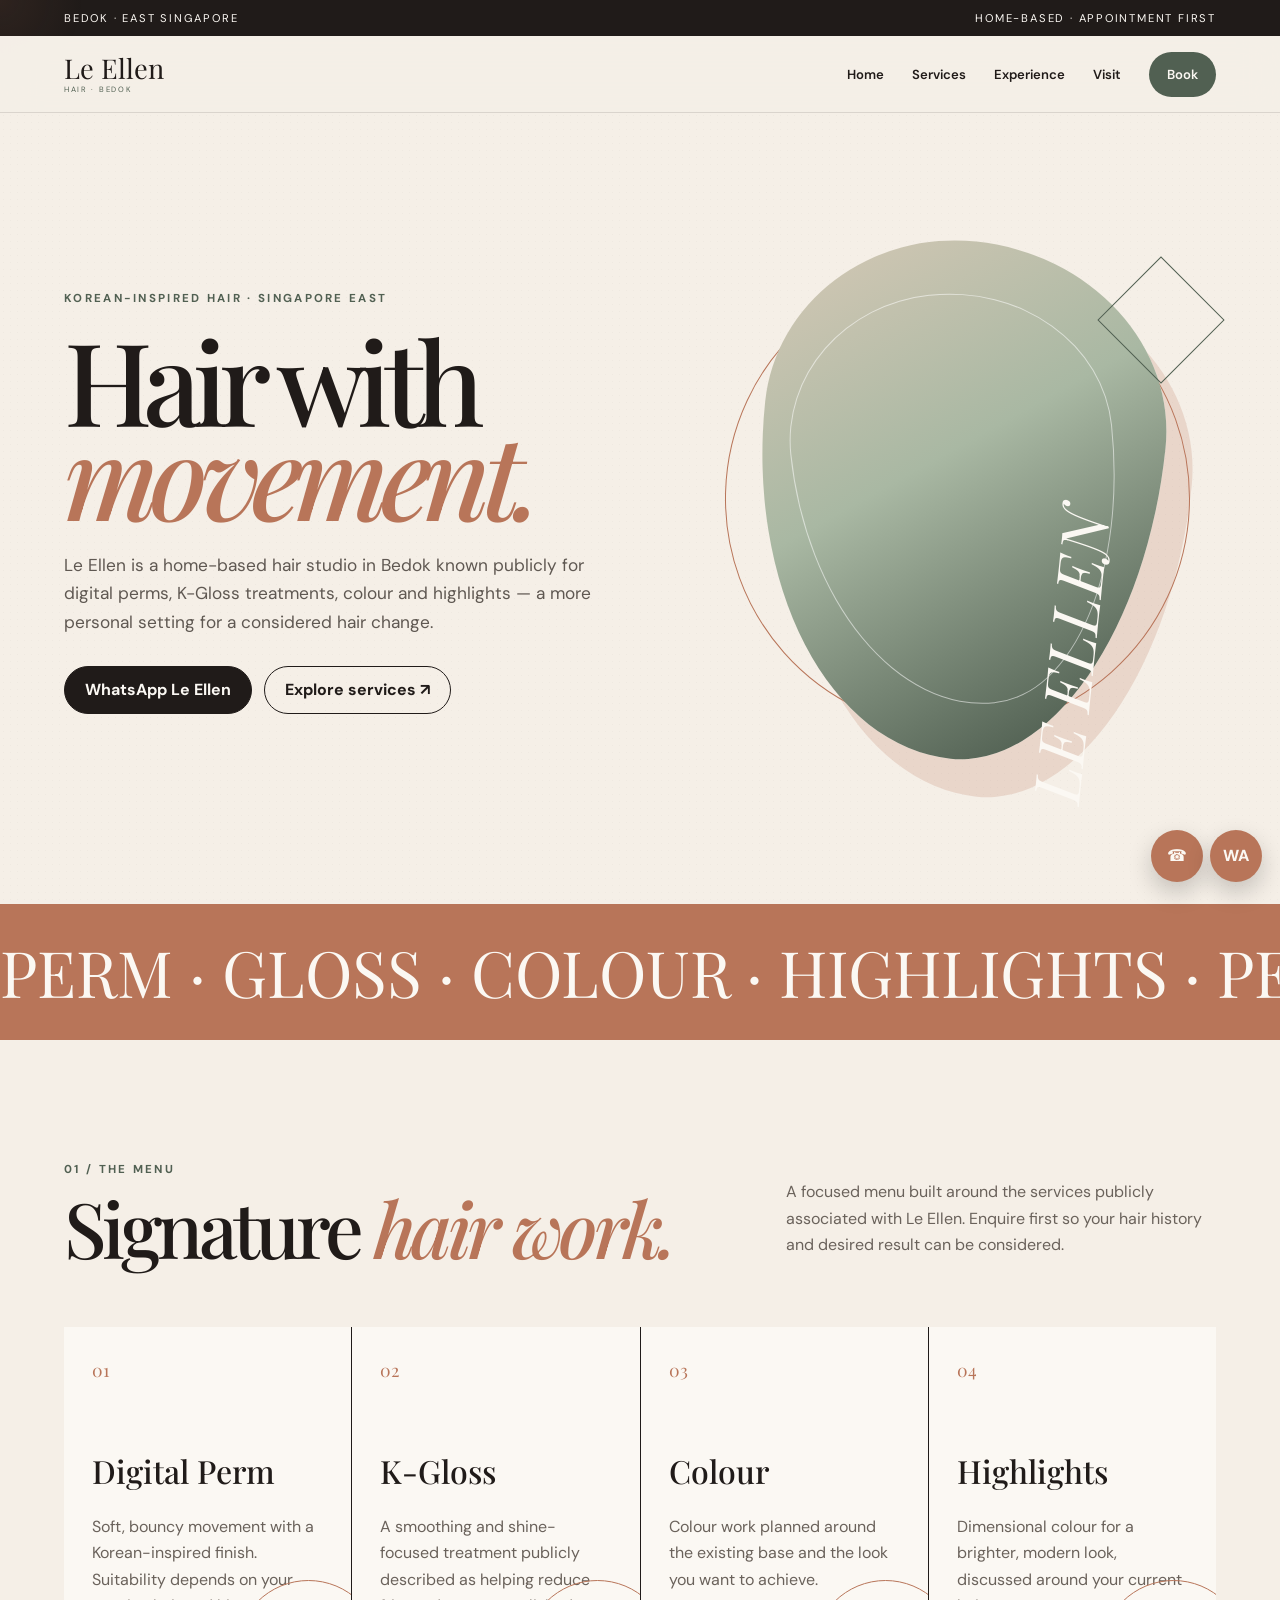
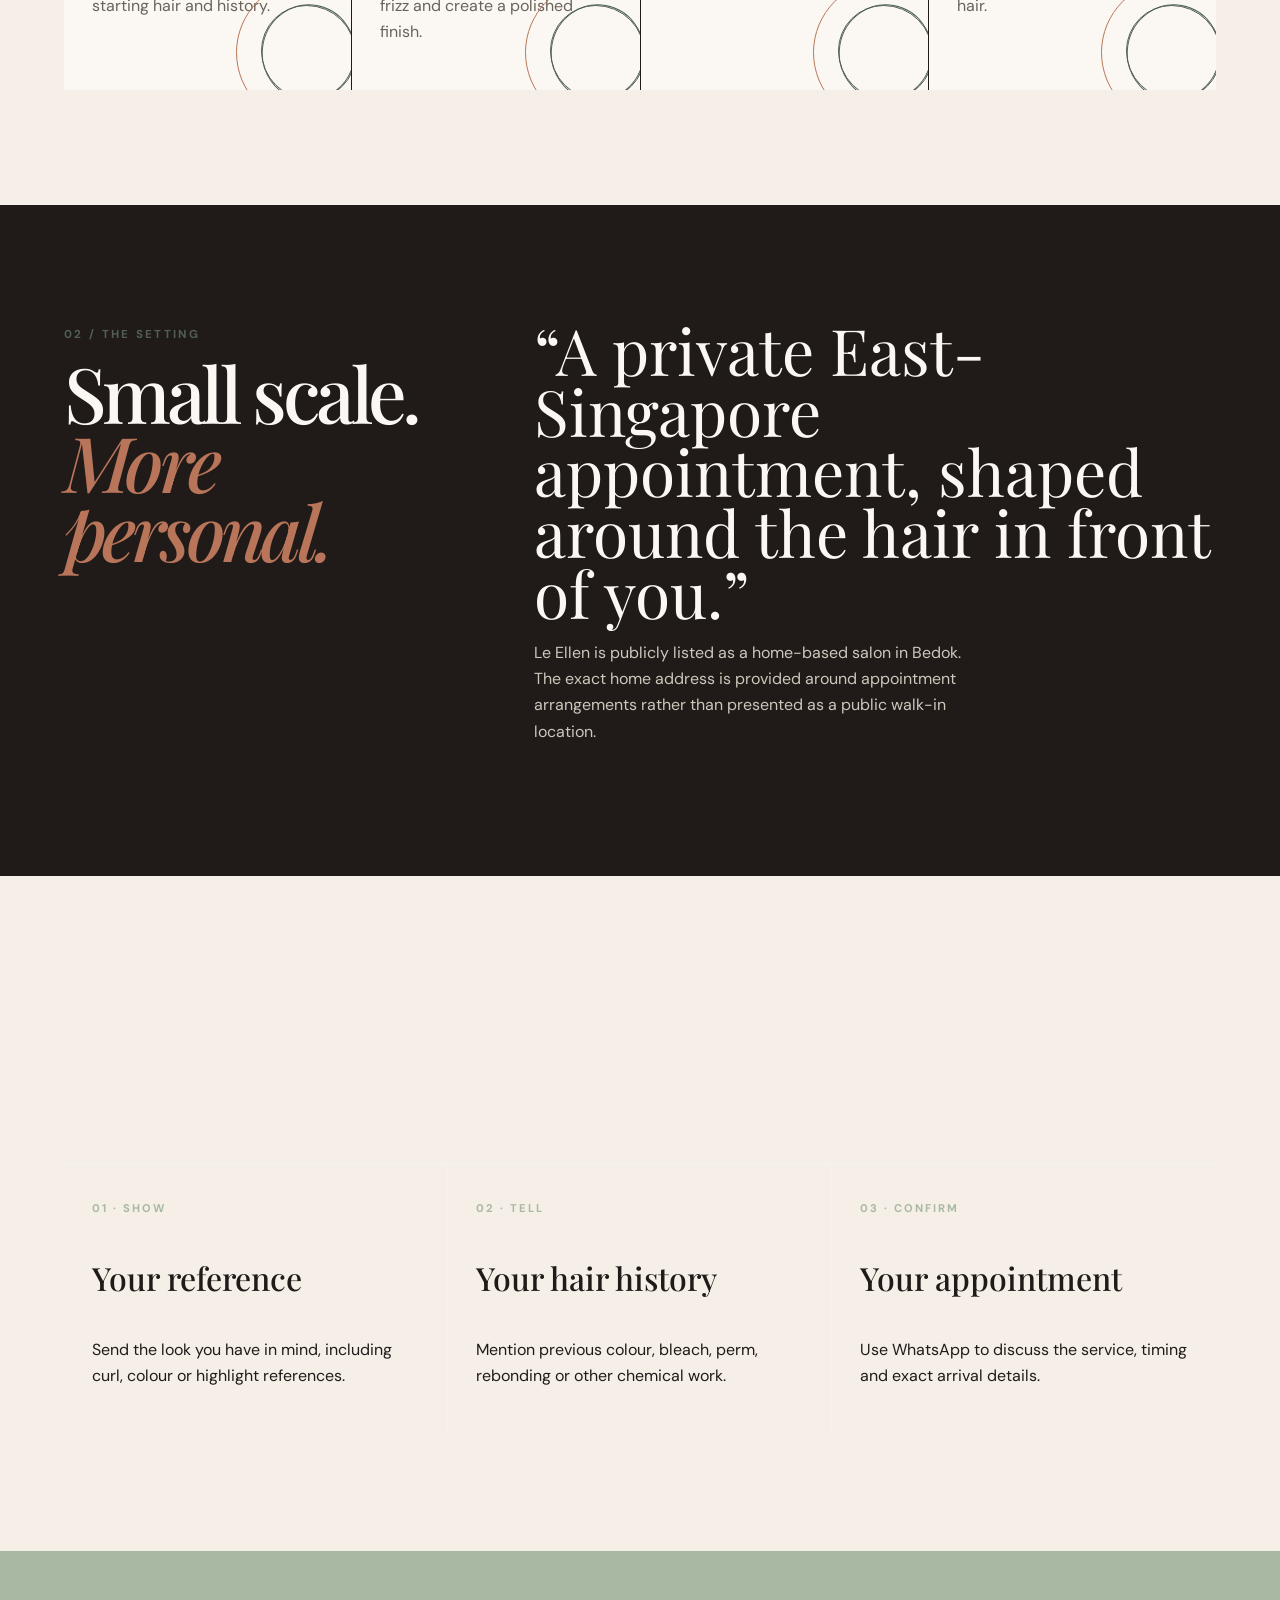
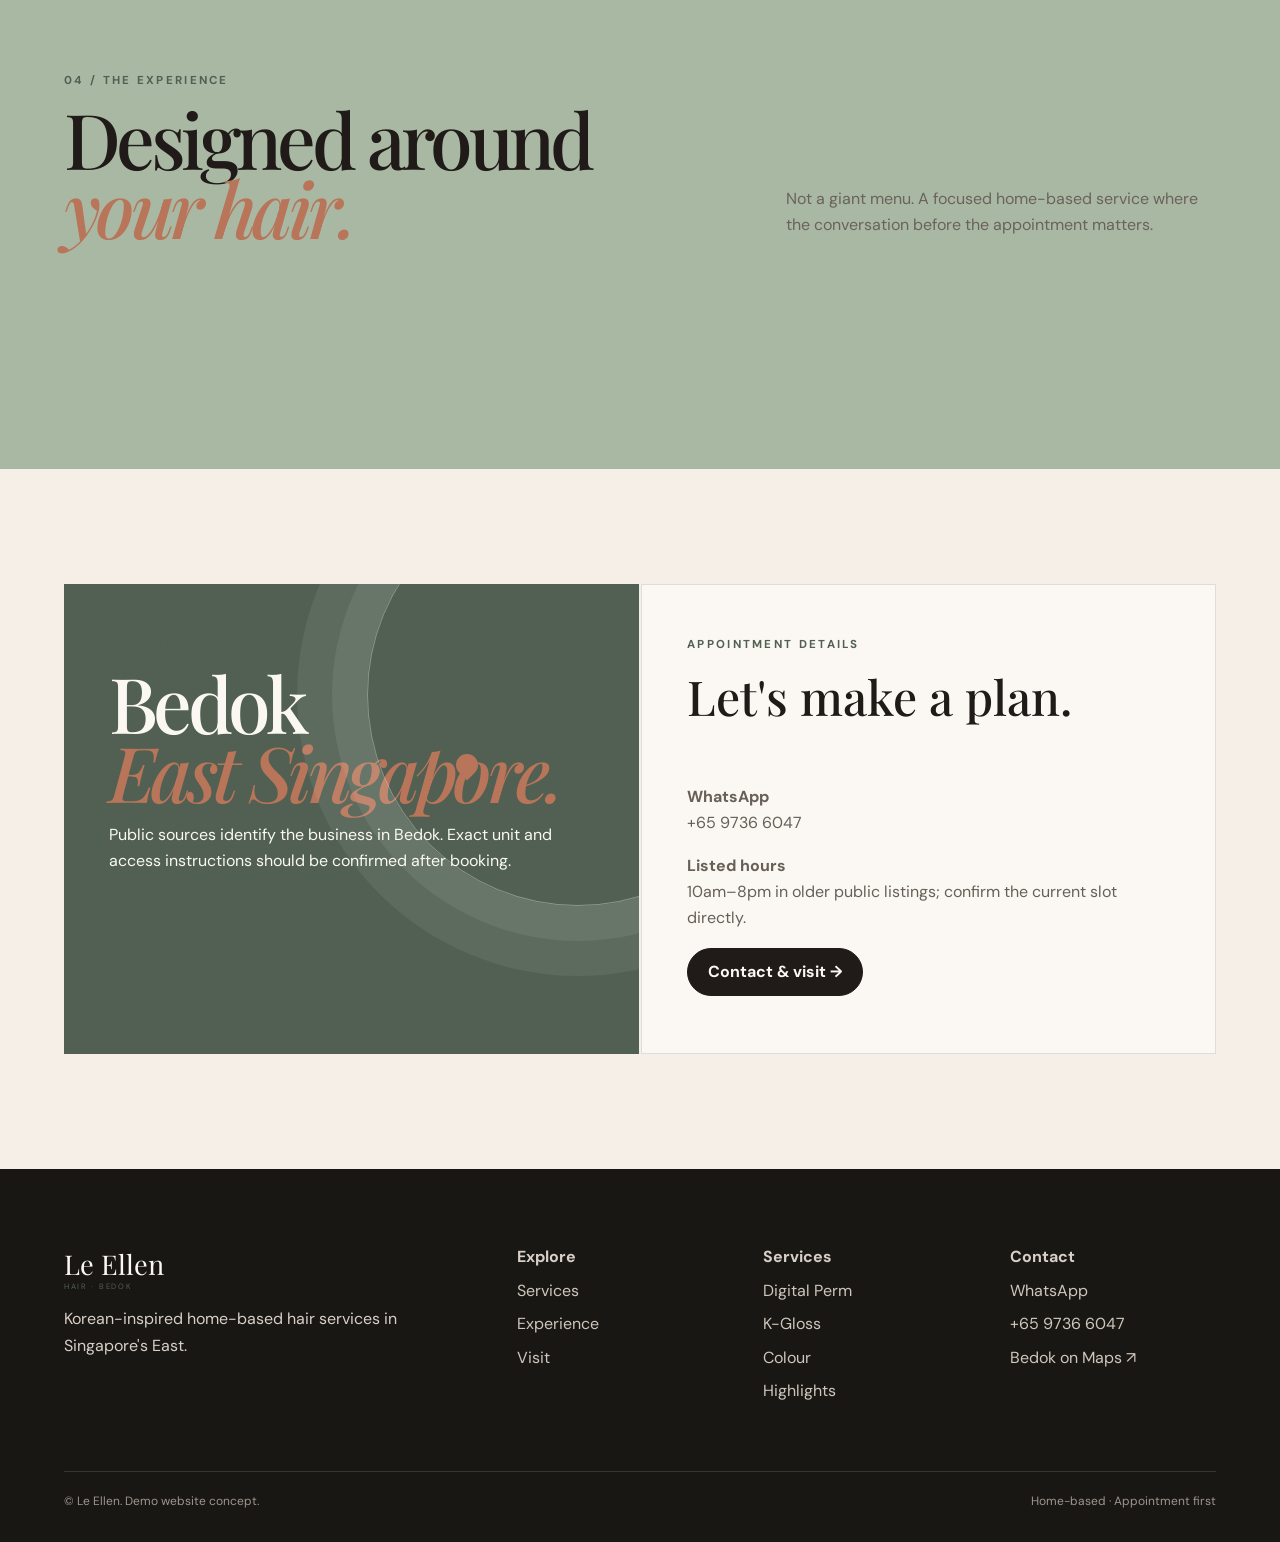
==== commit a78de97e: "Rebuild Salon-2 home with bespoke Le Ellen identity" ====
--- a/index.html
+++ b/index.html
@@ -1 +1 @@
-<!doctype html><html lang="en"><head><meta charset="utf-8"><meta name="viewport" content="width=device-width,initial-scale=1"><meta name="description" content="Le Ellen — Korean-inspired home-based hair services in Bedok, Singapore."><title>Le Ellen | Korean Hair Singapore</title><link rel="stylesheet" href="https://raw.githubusercontent.com/my-business-page/Salon-1/main/premium.css"><style>:root{--bg:#0d090d;--fg:#f8edf1;--mut:#b9aeb4;--ac:#e1a9be;--line:#fff2}body{background:var(--bg);color:var(--fg);margin:0;font:16px/1.65 system-ui,sans-serif;overflow-x:hidden}a{color:inherit}.site-header{position:fixed;top:0;left:0;right:0;z-index:30;padding:18px 5vw;display:flex;justify-content:space-between;align-items:center;background:#0d090dbd;backdrop-filter:blur(16px);border-bottom:1px solid var(--line)}.brand{font-weight:900;letter-spacing:.12em;text-decoration:none}.brand b{color:var(--ac)}nav{display:flex;gap:22px;align-items:center}nav a{text-decoration:none;font-size:.85rem}.menu{display:none}.nav-cta,.btn{background:var(--fg);color:#0d090d;padding:11px 17px;border-radius:999px;font-weight:800;text-decoration:none}.hero{min-height:100svh;padding:120px 6vw 65px;display:grid;grid-template-columns:1fr 1fr;align-items:center;gap:7vw;background:radial-gradient(circle at 78% 40%,#e1a9be26,transparent 31%),linear-gradient(135deg,#0b070b,#21151d 55%,#090709)}h1{font-size:clamp(3.5rem,8vw,8rem);line-height:.83;letter-spacing:-.07em;margin:15px 0 28px}em,h2 em{font-family:Georgia,serif;font-weight:400}.eyebrow{color:var(--ac);font-size:.72rem;letter-spacing:.22em;font-weight:800}.lead{color:#d1c5ca;max-width:650px;font-size:1.1rem}.actions{display:flex;gap:18px;align-items:center;margin-top:30px}.text-link{text-decoration:none;font-weight:800}.art{width:min(40vw,500px);aspect-ratio:1;margin:auto;position:relative;display:grid;place-items:center}.art:before{content:"";position:absolute;inset:5%;border-radius:45% 55% 50% 50%;background:radial-gradient(circle at 30% 25%,#f7dce6,#9a6078 15%,#38202b 40%,#080608 73%);box-shadow:inset -45px -45px 80px #000,0 0 100px #e1a9be25;animation:float 7s ease-in-out infinite}.art:after{content:"";position:absolute;inset:-4%;border:1px solid #e1a9be77;border-radius:50%;animation:spin 12s linear infinite}.art span{position:relative;z-index:2;text-align:center;letter-spacing:.3em}.section{padding:105px 6vw}.dark{background:#160f14;border-block:1px solid var(--line)}h2{font-size:clamp(2.7rem,6vw,6rem);line-height:.9;letter-spacing:-.06em;margin:10px 0 48px}.grid{display:grid;grid-template-columns:repeat(4,1fr);gap:14px}.card{min-height:290px;padding:25px;border:1px solid var(--line);background:linear-gradient(145deg,#fff1,#fff0);position:relative;overflow:hidden;transition:.5s}.card:before{content:"";position:absolute;width:170px;height:170px;right:-65px;top:-65px;border-radius:50%;background:radial-gradient(circle,var(--ac),transparent 68%);opacity:.22;transition:.6s}.card:hover{transform:translateY(-10px);border-color:#e1a9be77}.card:hover:before{transform:scale(1.7)}.card b,.card p{position:relative}.card p{margin-top:90px;color:var(--mut)}.two{display:grid;grid-template-columns:1fr 1fr;gap:9vw}.two p{color:#c8bcc2;max-width:720px}.visit{display:grid;grid-template-columns:repeat(3,1fr);gap:14px}.visit article{padding:24px;border:1px solid var(--line);background:#fff1}.visit p{color:var(--mut)}details{border-top:1px solid var(--line);padding:20px 0}summary{cursor:pointer;font-weight:700}footer{padding:65px 6vw;display:grid;grid-template-columns:2fr repeat(4,1fr);gap:25px;border-top:1px solid var(--line);color:#bdb2b8}footer b,footer strong{color:var(--fg)}.float{position:fixed;right:16px;bottom:16px;z-index:40;display:flex;gap:8px}.float a{background:var(--fg);color:#0d090d;padding:12px 16px;border-radius:999px;text-decoration:none;font-weight:900}.reveal{opacity:0;transform:translateY(40px) scale(.98);transition:opacity .8s,transform .8s}.reveal.visible{opacity:1;transform:none}.reveal.exit{opacity:0;transform:translateY(-30px)}@keyframes float{50%{transform:translateY(-14px) rotate(3deg)}}@keyframes spin{to{transform:rotate(385deg)}}@media(max-width:850px){.site-header{padding:15px 22px}.menu{display:block;background:none;border:1px solid var(--line);color:var(--fg);border-radius:50%;width:42px;height:42px}nav{display:none;position:absolute;top:70px;left:12px;right:12px;padding:18px;background:#160f14;border:1px solid var(--line);border-radius:18px;flex-direction:column;align-items:stretch}nav.open{display:flex}.hero{grid-template-columns:1fr;padding:110px 22px 55px}.art{width:min(80vw,390px)}.section{padding:75px 22px}.grid{grid-template-columns:1fr 1fr}.two{grid-template-columns:1fr;gap:25px}.visit{grid-template-columns:1fr}footer{grid-template-columns:1fr 1fr;padding:55px 22px}}@media(max-width:520px){.grid{grid-template-columns:1fr}.card{min-height:220px}.card p{margin-top:55px}h1{font-size:clamp(3.2rem,18vw,5rem)}footer{grid-template-columns:1fr}.actions{flex-wrap:wrap}}</style></head><body><div class="loader"><span>LE ELLEN</span></div><header class="site-header"><a class="brand" href="#home">LE <b>ELLEN</b></a><button class="menu" aria-label="Menu">☰</button><nav><a href="#home">Home</a><a href="#services">Services</a><a href="#experience">Experience</a><a href="#visit">Visit</a><a href="#faq">FAQ</a><a class="nav-cta" href="https://wa.me/6597366047?text=Hi%20Le%20Ellen%2C%20I%20would%20like%20to%20book.">Book</a></nav></header><main id="home"><section class="hero"><div><p class="eyebrow">BEDOK · EAST SINGAPORE · HOME-BASED</p><h1>Soft waves.<br><em>Sharp style.</em></h1><p class="lead">Korean-inspired hair services focused on digital perms, K-Gloss, colour and highlights.</p><div class="actions"><a class="btn" href="https://wa.me/6597366047?text=Hi%20Le%20Ellen%2C%20I%20would%20like%20to%20book.">WhatsApp to book</a><a class="text-link" href="#services">Explore ↓</a></div></div><div class="art"><span>KOREAN<br>HAIR<br>STUDIO</span></div></section><section class="section" id="services"><p class="eyebrow">SIGNATURE MENU</p><h2>Hair made <em>to move.</em></h2><div class="grid"><article class="card"><b>Digital Perm</b><p>Soft, bouncy movement with a Korean-inspired finish.</p></article><article class="card"><b>K-Gloss</b><p>Smoothing and shine-focused care for a polished result.</p></article><article class="card"><b>Colour</b><p>Personalised colour recommendations around your desired result.</p></article><article class="card"><b>Highlights</b><p>Dimensional colour for a brighter, modern look.</p></article></div></section><section class="section dark two" id="experience"><div><p class="eyebrow">THE EXPERIENCE</p><h2>Private.<br><em>Personal.</em></h2></div><div><p>Le Ellen is a home-based hair studio in the East of Singapore. Public coverage identifies Bedok and highlights digital perms, K-Gloss, colour and highlights.</p><p>Exact home address and access details should be confirmed after booking. Public coverage lists 10am–8pm; confirm the current slot directly.</p></div></section><section class="section" id="visit"><p class="eyebrow">PLAN YOUR VISIT</p><h2>Bring a photo.<br><em>Leave with a look.</em></h2><div class="visit"><article><b>Area</b><p>Bedok / East Singapore<br>Exact home-studio address on booking.</p></article><article><b>WhatsApp</b><p><a href="tel:+6597366047">+65 9736 6047</a><br><a href="https://wa.me/6597366047">Message Le Ellen ↗</a></p></article><article><b>Listed hours</b><p>10am–8pm<br>Confirm appointment time.</p></article></div></section><section class="section dark" id="faq"><p class="eyebrow">FAQ</p><h2>Before you book.</h2><details><summary>What should I send?</summary><p>Desired service, hair length, current condition, previous chemical history and a reference photo.</p></details><details><summary>Is the address public?</summary><p>The studio is home-based in Bedok. Confirm the exact unit and arrival instructions after your appointment is accepted.</p></details><details><summary>What are the listed hours?</summary><p>Public coverage lists 10am–8pm. Confirm the current slot when booking.</p></details></section></main><footer><div><strong>LE ELLEN</strong><p>Korean-inspired home-based hair services.</p></div><div><b>Area</b><p>Bedok<br>Singapore</p></div><div><b>Contact</b><p><a href="tel:+6597366047">+65 9736 6047</a><br><a href="https://wa.me/6597366047">WhatsApp</a></p></div><div><b>Services</b><p>Digital Perm · K-Gloss<br>Colour · Highlights</p></div><div><b>Booking</b><p>Appointment first<br>Confirm address</p></div></footer><div class="float"><a href="tel:+6597366047">Call</a><a href="https://wa.me/6597366047">WA</a></div><script>const m=document.querySelector('.menu'),n=document.querySelector('nav');m.onclick=()=>n.classList.toggle('open');const e=document.querySelectorAll('.hero,.section,.card,.visit article,footer');e.forEach((x,i)=>{x.classList.add('reveal');x.style.transitionDelay=(i%6*55)+'ms'});const io=new IntersectionObserver(a=>a.forEach(x=>{x.target.classList.toggle('visible',x.isIntersecting);x.target.classList.toggle('exit',!x.isIntersecting&&x.boundingClientRect.top<0)}),{threshold:.1,rootMargin:'-7% 0px -7% 0px'});e.forEach(x=>io.observe(x));</script></body></html>+<!doctype html><html lang="en"><head><meta charset="utf-8"><meta name="viewport" content="width=device-width,initial-scale=1"><meta name="description" content="Le Ellen — home-based hair services in Bedok, Singapore, with digital perms, K-Gloss, colour and highlights."><title>Le Ellen — Home-Based Hair, Bedok</title><link rel="stylesheet" href="salon2.css"></head><body><div class="cursor-glow"></div><div class="loader"><div class="loader-mark">Le Ellen</div></div><div class="topbar"><span>Bedok · East Singapore</span><span>Home-based · Appointment first</span></div><header class="header"><div class="nav"><a class="logo" href="index.html">Le Ellen<small>Hair · Bedok</small></a><button class="menu" aria-label="Open menu" aria-expanded="false">☰</button><nav class="links"><a href="index.html">Home</a><a href="services.html">Services</a><a href="experience.html">Experience</a><a href="contact.html">Visit</a><a class="pill" href="https://wa.me/6597366047?text=Hi%20Le%20Ellen%2C%20I%20would%20like%20to%20book%20an%20appointment.">Book</a></nav></div></header><main><section class="hero"><div class="hero-copy reveal"><span class="kicker">Korean-inspired hair · Singapore East</span><h1>Hair with<br><em>movement.</em></h1><p class="lead">Le Ellen is a home-based hair studio in Bedok known publicly for digital perms, K-Gloss treatments, colour and highlights — a more personal setting for a considered hair change.</p><div class="actions"><a class="button primary" href="https://wa.me/6597366047?text=Hi%20Le%20Ellen%2C%20I%20would%20like%20to%20book%20an%20appointment.">WhatsApp Le Ellen</a><a class="button ghost" href="services.html">Explore services ↗</a></div></div><div class="hero-art reveal"><div class="orbit"><i></i></div><div class="portrait"></div><div class="spark"></div></div></section><div class="marquee"><span>PERM · GLOSS · COLOUR · HIGHLIGHTS · PERSONAL SERVICE · BEDOK · PERM · GLOSS · COLOUR · HIGHLIGHTS · PERSONAL SERVICE · BEDOK · </span></div><section class="section"><div class="section-head reveal"><div><span class="kicker">01 / The menu</span><h2>Signature <em>hair work.</em></h2></div><p class="section-intro">A focused menu built around the services publicly associated with Le Ellen. Enquire first so your hair history and desired result can be considered.</p></div><div class="service-grid"><article class="service reveal" data-tilt><span class="service-num">01</span><h3>Digital Perm</h3><p>Soft, bouncy movement with a Korean-inspired finish. Suitability depends on your starting hair and history.</p><div class="service-art"></div></article><article class="service reveal" data-tilt><span class="service-num">02</span><h3>K-Gloss</h3><p>A smoothing and shine-focused treatment publicly described as helping reduce frizz and create a polished finish.</p><div class="service-art"></div></article><article class="service reveal" data-tilt><span class="service-num">03</span><h3>Colour</h3><p>Colour work planned around the existing base and the look you want to achieve.</p><div class="service-art"></div></article><article class="service reveal" data-tilt><span class="service-num">04</span><h3>Highlights</h3><p>Dimensional colour for a brighter, modern look, discussed around your current hair.</p><div class="service-art"></div></article></div></section><section class="section ink"><div class="editorial"><div class="reveal"><span class="kicker">02 / The setting</span><h2>Small scale.<br><em>More personal.</em></h2></div><div class="reveal"><p class="big-quote">“A private East-Singapore appointment, shaped around the hair in front of you.”</p><p class="section-intro">Le Ellen is publicly listed as a home-based salon in Bedok. The exact home address is provided around appointment arrangements rather than presented as a public walk-in location.</p></div></div></section><section class="section"><div class="section-head reveal"><div><span class="kicker">03 / Before the appointment</span><h2>Bring the <em>reference.</em></h2></div><p class="section-intro">A good starting message makes consultation easier. Share what you want, what your hair has been through and a reference image.</p></div><div class="process"><article class="step reveal"><b>01 · SHOW</b><h3>Your reference</h3><p>Send the look you have in mind, including curl, colour or highlight references.</p></article><article class="step reveal"><b>02 · TELL</b><h3>Your hair history</h3><p>Mention previous colour, bleach, perm, rebonding or other chemical work.</p></article><article class="step reveal"><b>03 · CONFIRM</b><h3>Your appointment</h3><p>Use WhatsApp to discuss the service, timing and exact arrival details.</p></article></div></section><section class="section sage"><div class="section-head reveal"><div><span class="kicker">04 / The experience</span><h2>Designed around<br><em>your hair.</em></h2></div><p class="section-intro">Not a giant menu. A focused home-based service where the conversation before the appointment matters.</p></div><a class="button primary reveal" href="experience.html">See the experience →</a></section><section class="section"><div class="location"><div class="map-card reveal"><span class="kicker">05 / Find Le Ellen</span><h2>Bedok<br><em>East Singapore.</em></h2><p>Public sources identify the business in Bedok. Exact unit and access instructions should be confirmed after booking.</p><div class="map-pin"></div></div><div class="visit-card reveal"><span class="kicker">Appointment details</span><h3>Let's make a plan.</h3><p><strong>WhatsApp</strong><br>+65 9736 6047</p><p><strong>Listed hours</strong><br>10am–8pm in older public listings; confirm the current slot directly.</p><a class="button primary" href="contact.html">Contact & visit →</a></div></div></section></main><footer class="footer"><div class="footer-grid"><div><a class="logo" href="index.html">Le Ellen<small>Hair · Bedok</small></a><p>Korean-inspired home-based hair services in Singapore's East.</p></div><div><b>Explore</b><a href="services.html">Services</a><a href="experience.html">Experience</a><a href="contact.html">Visit</a></div><div><b>Services</b><a href="services.html#digital-perm">Digital Perm</a><a href="services.html#k-gloss">K-Gloss</a><a href="services.html#colour">Colour</a><a href="services.html#highlights">Highlights</a></div><div><b>Contact</b><a href="https://wa.me/6597366047">WhatsApp</a><a href="tel:+6597366047">+65 9736 6047</a><a href="https://www.google.com/maps/search/?api=1&query=Bedok+Singapore">Bedok on Maps ↗</a></div></div><div class="copyright"><span>© Le Ellen. Demo website concept.</span><span>Home-based · Appointment first</span></div></footer><div class="floating"><a href="tel:+6597366047" aria-label="Call Le Ellen">☎</a><a href="https://wa.me/6597366047" aria-label="WhatsApp Le Ellen">WA</a></div><script src="salon2.js"></script></body></html>
--- a/salon2.css
+++ b/salon2.css
@@ -0,0 +1,2 @@
+@import url('https://fonts.googleapis.com/css2?family=DM+Sans:wght@400;500;600;700&family=Playfair+Display:ital,wght@0,500;0,600;1,500;1,600&display=swap');
+:root{--ink:#201b19;--paper:#f5efe7;--cream:#fbf8f3;--sage:#a9b8a3;--moss:#516052;--clay:#b87559;--line:#201b1920;--white:#fffdfa;--serif:'Playfair Display',Georgia,serif;--sans:'DM Sans',system-ui,sans-serif}*{box-sizing:border-box}html{scroll-behavior:smooth}body{margin:0;background:var(--paper);color:var(--ink);font-family:var(--sans);line-height:1.65;overflow-x:hidden}body:before{content:'';position:fixed;inset:0;pointer-events:none;opacity:.22;background-image:radial-gradient(#201b1920 .7px,transparent .7px);background-size:7px 7px;z-index:-1}a{color:inherit}button{font:inherit}.loader{position:fixed;inset:0;background:var(--moss);color:var(--cream);z-index:100;display:grid;place-items:center;transition:opacity .7s,visibility .7s}.loader.hide{opacity:0;visibility:hidden}.loader-mark{font-family:var(--serif);font-size:clamp(2.8rem,12vw,7rem);font-style:italic;letter-spacing:-.05em}.loader-mark:after{content:'';display:block;width:48px;height:2px;background:var(--clay);margin:18px auto 0;animation:loadline 1.2s ease-in-out infinite alternate}@keyframes loadline{from{width:24px}to{width:90px}}.topbar{font-size:.7rem;letter-spacing:.16em;text-transform:uppercase;padding:9px 5vw;background:var(--ink);color:var(--cream);display:flex;justify-content:space-between}.header{position:sticky;top:0;z-index:50;background:#f5efe7e8;backdrop-filter:blur(18px);border-bottom:1px solid var(--line)}.nav{height:76px;max-width:1400px;margin:auto;padding:0 5vw;display:flex;align-items:center;justify-content:space-between}.logo{font-family:var(--serif);font-size:1.7rem;text-decoration:none;line-height:1}.logo small{display:block;font-family:var(--sans);font-size:.48rem;letter-spacing:.22em;text-transform:uppercase;color:var(--moss);margin-top:4px}.links{display:flex;gap:28px;align-items:center}.links a{text-decoration:none;font-size:.82rem;font-weight:600}.links a:not(.pill){position:relative}.links a:not(.pill):after{content:'';position:absolute;left:0;bottom:-6px;width:100%;height:1px;background:var(--clay);transform:scaleX(0);transform-origin:right;transition:.35s}.links a:hover:after{transform:scaleX(1);transform-origin:left}.pill{background:var(--moss);color:var(--cream);padding:12px 18px;border-radius:100px}.menu{display:none;border:1px solid var(--line);background:transparent;border-radius:50%;width:44px;height:44px}.hero{min-height:calc(100svh - 109px);max-width:1500px;margin:auto;padding:70px 5vw 90px;display:grid;grid-template-columns:1.05fr .95fr;gap:5vw;align-items:center;position:relative}.hero-copy{position:relative;z-index:2}.kicker{font-size:.72rem;letter-spacing:.2em;text-transform:uppercase;font-weight:700;color:var(--moss)}h1,h2,h3{font-weight:500}h1{font-family:var(--serif);font-size:clamp(4rem,9vw,9.5rem);line-height:.82;letter-spacing:-.075em;margin:22px 0 30px}h1 em,h2 em{color:var(--clay);font-weight:500}.lead{font-size:1.08rem;max-width:610px;color:#5f5852}.actions{display:flex;gap:12px;flex-wrap:wrap;margin-top:30px}.button{display:inline-flex;align-items:center;justify-content:center;min-height:48px;padding:0 20px;border-radius:100px;text-decoration:none;font-weight:700;border:1px solid var(--ink);transition:transform .3s,background .3s,color .3s}.button.primary{background:var(--ink);color:var(--cream)}.button.ghost{background:transparent}.button:hover{transform:translateY(-3px)}.hero-art{min-height:560px;position:relative;display:grid;place-items:center}.portrait{width:min(78%,510px);aspect-ratio:.78;border-radius:48% 52% 45% 55%/35% 36% 64% 65%;background:linear-gradient(145deg,#d7c9b6,#a9b8a3 43%,#516052 90%);position:relative;transform:rotate(6deg);box-shadow:30px 35px 0 #b8755933}.portrait:before{content:'';position:absolute;inset:10%;border-radius:inherit;border:1px solid #fff8;transform:rotate(-12deg)}.portrait:after{content:'LE ELLEN';position:absolute;bottom:12%;right:-18%;font-family:var(--serif);font-size:clamp(2rem,5vw,4rem);font-style:italic;color:var(--cream);transform:rotate(-90deg);transform-origin:center}.orbit{position:absolute;width:90%;aspect-ratio:1;border:1px solid var(--clay);border-radius:50%;transform:rotate(-20deg);animation:orbit 16s linear infinite}.orbit i{position:absolute;width:13px;height:13px;border-radius:50%;background:var(--clay);top:6%;left:30%}.spark{position:absolute;width:90px;height:90px;border:1px solid var(--moss);right:2%;top:10%;transform:rotate(45deg)}@keyframes orbit{to{transform:rotate(340deg)}}.section{padding:115px 5vw;max-width:1500px;margin:auto}.section.full{max-width:none}.sage{background:var(--sage)}.ink{background:var(--ink);color:var(--cream)}.section-head{display:flex;justify-content:space-between;gap:30px;align-items:end;margin-bottom:52px}.section h2{font-family:var(--serif);font-size:clamp(3rem,6vw,6.4rem);line-height:.9;letter-spacing:-.06em;margin:12px 0}.section-intro{max-width:430px;color:#6a625b}.ink .section-intro{color:#cfc6bc}.service-grid{display:grid;grid-template-columns:repeat(4,1fr);gap:1px;background:var(--ink)}.service{background:var(--cream);min-height:360px;padding:28px;position:relative;overflow:hidden;transition:transform .45s}.service:nth-child(2){transform:translateY(35px)}.service:nth-child(4){transform:translateY(70px)}.service:hover{transform:translateY(-8px)}.service-num{font-family:var(--serif);font-size:1.1rem;color:var(--clay)}.service h3{font-family:var(--serif);font-size:2rem;margin:60px 0 12px}.service p{color:#6a625b}.service-art{position:absolute;right:-30px;bottom:-35px;width:145px;height:145px;border:1px solid var(--clay);border-radius:50%}.service-art:before,.service-art:after{content:'';position:absolute;inset:24px;border:1px solid var(--moss);border-radius:48% 52%}.service-art:after{transform:rotate(55deg)}.editorial{display:grid;grid-template-columns:.7fr 1.3fr;gap:8vw;align-items:start}.big-quote{font-family:var(--serif);font-size:clamp(2.5rem,5vw,5.8rem);line-height:.95;margin:0}.process{display:grid;grid-template-columns:repeat(3,1fr);gap:0;border-top:1px solid #fff3}.step{padding:30px 28px;border-right:1px solid #fff3;min-height:250px}.step:last-child{border-right:0}.step b{font-size:.7rem;letter-spacing:.18em;color:var(--sage)}.step h3{font-family:var(--serif);font-size:2rem}.marquee{overflow:hidden;white-space:nowrap;background:var(--clay);color:var(--cream);font-family:var(--serif);font-size:clamp(2rem,5vw,5rem);padding:15px 0}.marquee span{display:inline-block;padding-right:40px;animation:marquee 22s linear infinite}@keyframes marquee{to{transform:translateX(-50%)}}.faq details{border-top:1px solid var(--line);padding:22px 0}.faq summary{cursor:pointer;font-family:var(--serif);font-size:1.5rem}.location{display:grid;grid-template-columns:1fr 1fr;gap:2px}.map-card,.visit-card{min-height:470px;padding:45px}.map-card{background:var(--moss);color:var(--cream);position:relative;overflow:hidden}.map-card:before{content:'';position:absolute;width:420px;height:420px;border:1px solid #fff5;border-radius:50%;right:-150px;top:-100px;box-shadow:0 0 0 35px #fff1,0 0 0 70px #fff1}.map-pin{position:absolute;right:28%;top:36%;width:22px;height:22px;background:var(--clay);border-radius:50% 50% 50% 0;transform:rotate(-45deg)}.visit-card{background:var(--cream);border:1px solid var(--line)}.visit-card h3{font-family:var(--serif);font-size:3rem;margin-top:0}.visit-card p{color:#675f58}.footer{background:#191714;color:#d8d0c8;padding:75px 5vw 30px}.footer-grid{max-width:1400px;margin:auto;display:grid;grid-template-columns:2fr repeat(3,1fr);gap:40px}.footer .logo{color:var(--cream)}.footer a{display:block;text-decoration:none;margin:7px 0;color:#cfc6bc}.copyright{max-width:1400px;margin:60px auto 0;padding-top:20px;border-top:1px solid #fff2;font-size:.75rem;color:#9d968f;display:flex;justify-content:space-between}.floating{position:fixed;right:18px;bottom:18px;z-index:45;display:flex;gap:7px}.floating a{width:52px;height:52px;border-radius:50%;display:grid;place-items:center;background:var(--clay);color:var(--cream);text-decoration:none;font-weight:800;box-shadow:0 10px 25px #0003}.page-hero{padding:90px 5vw 80px;max-width:1500px;margin:auto;position:relative}.page-hero h1{max-width:950px}.service-list{max-width:1100px;margin:auto}.service-row{display:grid;grid-template-columns:90px 1fr 170px;gap:30px;padding:35px 0;border-top:1px solid var(--line);align-items:start}.service-row:last-child{border-bottom:1px solid var(--line)}.service-row .num{font-family:var(--serif);font-size:1.5rem;color:var(--clay)}.service-row h2{font-family:var(--serif);font-size:2.5rem;margin:0 0 10px}.service-row p{color:#665f58;margin:0;max-width:650px}.tag{font-size:.7rem;text-transform:uppercase;letter-spacing:.12em;color:var(--moss);padding-top:8px}.reveal{opacity:0;transform:translateY(34px);transition:opacity .75s ease,transform .75s ease}.reveal.in{opacity:1;transform:none}.reveal.out{opacity:0;transform:translateY(-28px)}.cursor-glow{position:fixed;width:180px;height:180px;border-radius:50%;background:radial-gradient(circle,#b8755918,transparent 65%);pointer-events:none;z-index:1;transform:translate(-50%,-50%)}@media(max-width:900px){.topbar{display:none}.nav{height:68px}.links{display:none;position:absolute;top:68px;left:12px;right:12px;background:var(--cream);border:1px solid var(--line);padding:18px;border-radius:18px;flex-direction:column;align-items:stretch;box-shadow:0 18px 50px #0002}.links.open{display:flex}.menu{display:block}.hero{grid-template-columns:1fr;padding-top:55px}.hero-art{min-height:430px}.service-grid{grid-template-columns:1fr 1fr}.service:nth-child(2),.service:nth-child(4){transform:none}.editorial{grid-template-columns:1fr;gap:35px}.location{grid-template-columns:1fr}.process{grid-template-columns:1fr}.step{border-right:0;border-bottom:1px solid #fff3}.footer-grid{grid-template-columns:1fr 1fr}}@media(max-width:560px){.nav{padding:0 22px}.hero,.section,.page-hero{padding-left:22px;padding-right:22px}.hero{padding-top:48px}.hero-art{min-height:350px}.portrait{width:76%}.section{padding-top:80px;padding-bottom:80px}.section-head{display:block}.service-grid{grid-template-columns:1fr}.service{min-height:290px}.service h3{margin-top:45px}.service-row{grid-template-columns:45px 1fr;gap:15px;padding:27px 0}.service-row .tag{grid-column:2}.map-card,.visit-card{min-height:390px;padding:30px}.footer{padding-left:22px;padding-right:22px}.footer-grid{grid-template-columns:1fr}.copyright{display:block}.copyright span{display:block;margin-top:8px}h1{font-size:clamp(3.5rem,18vw,6rem)}}@media(prefers-reduced-motion:reduce){*,*:before,*:after{scroll-behavior:auto!important;animation:none!important;transition-duration:.01ms!important}.cursor-glow{display:none}}
